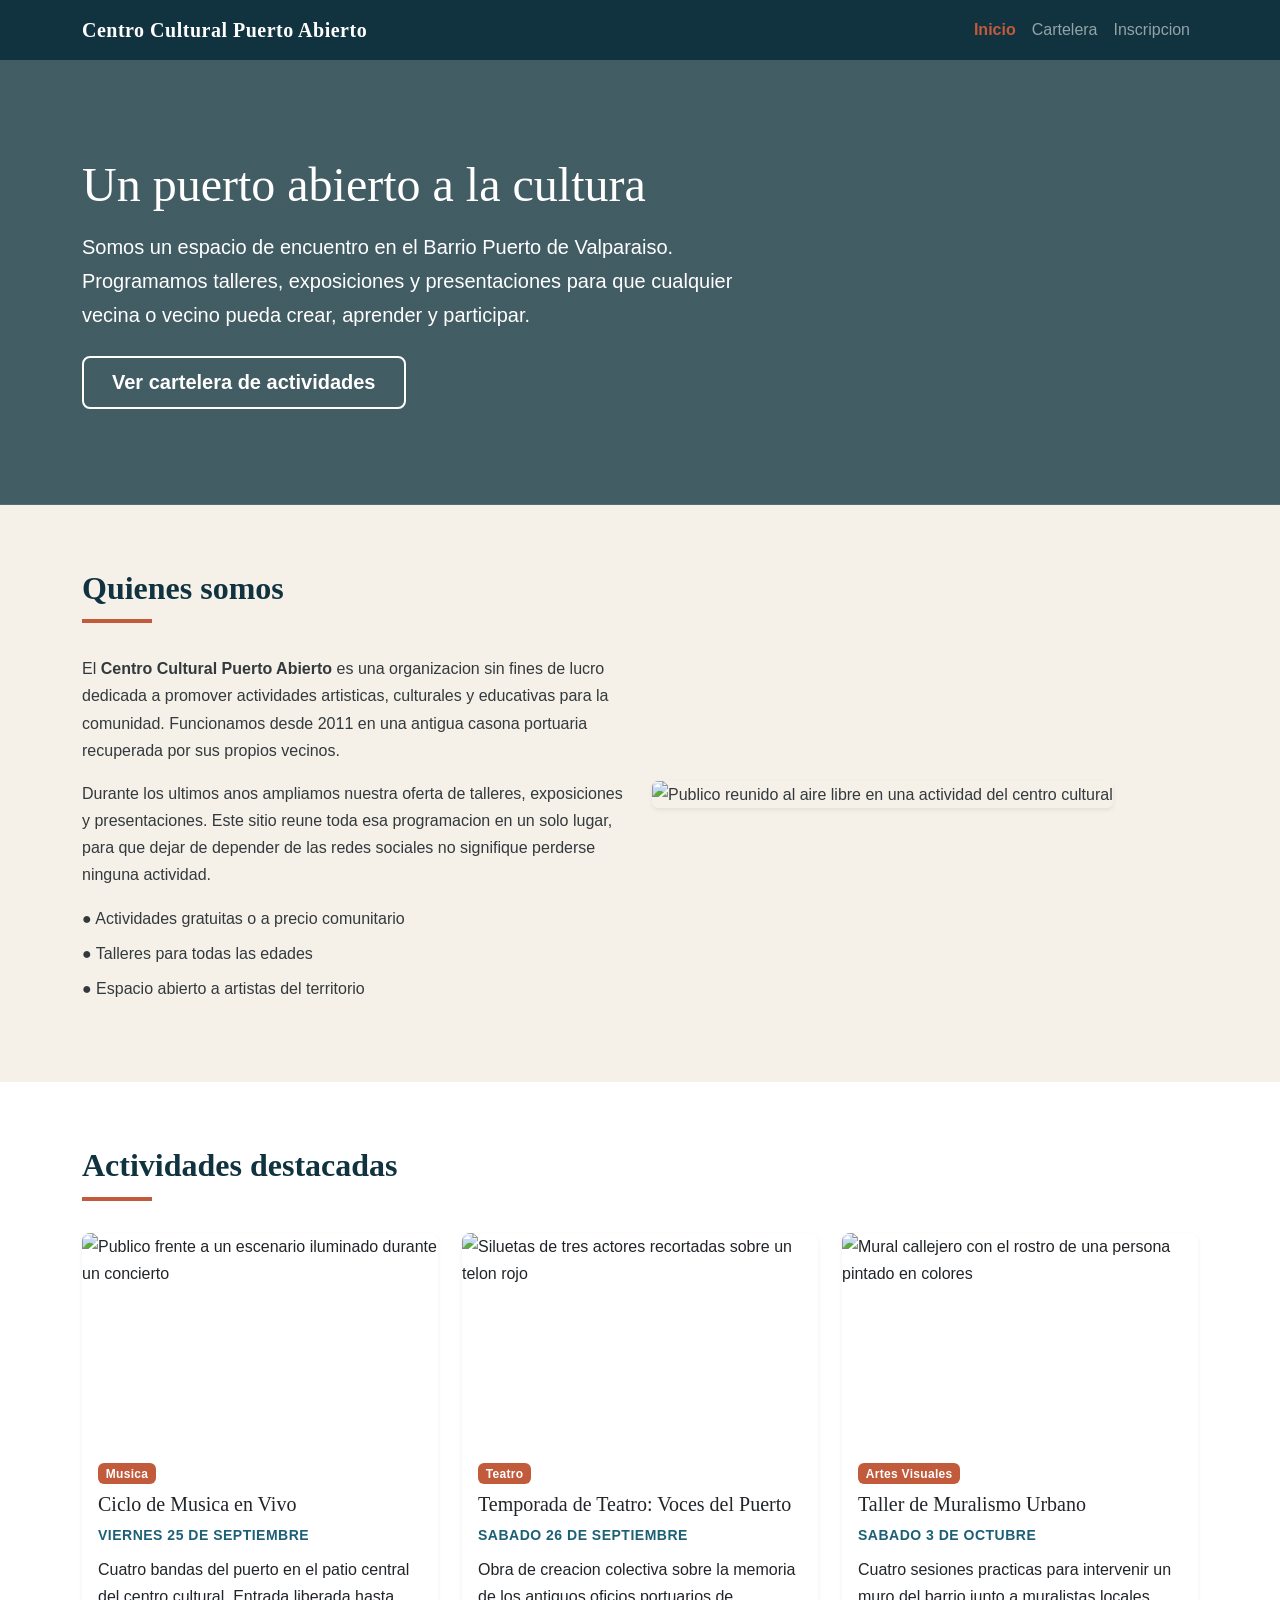
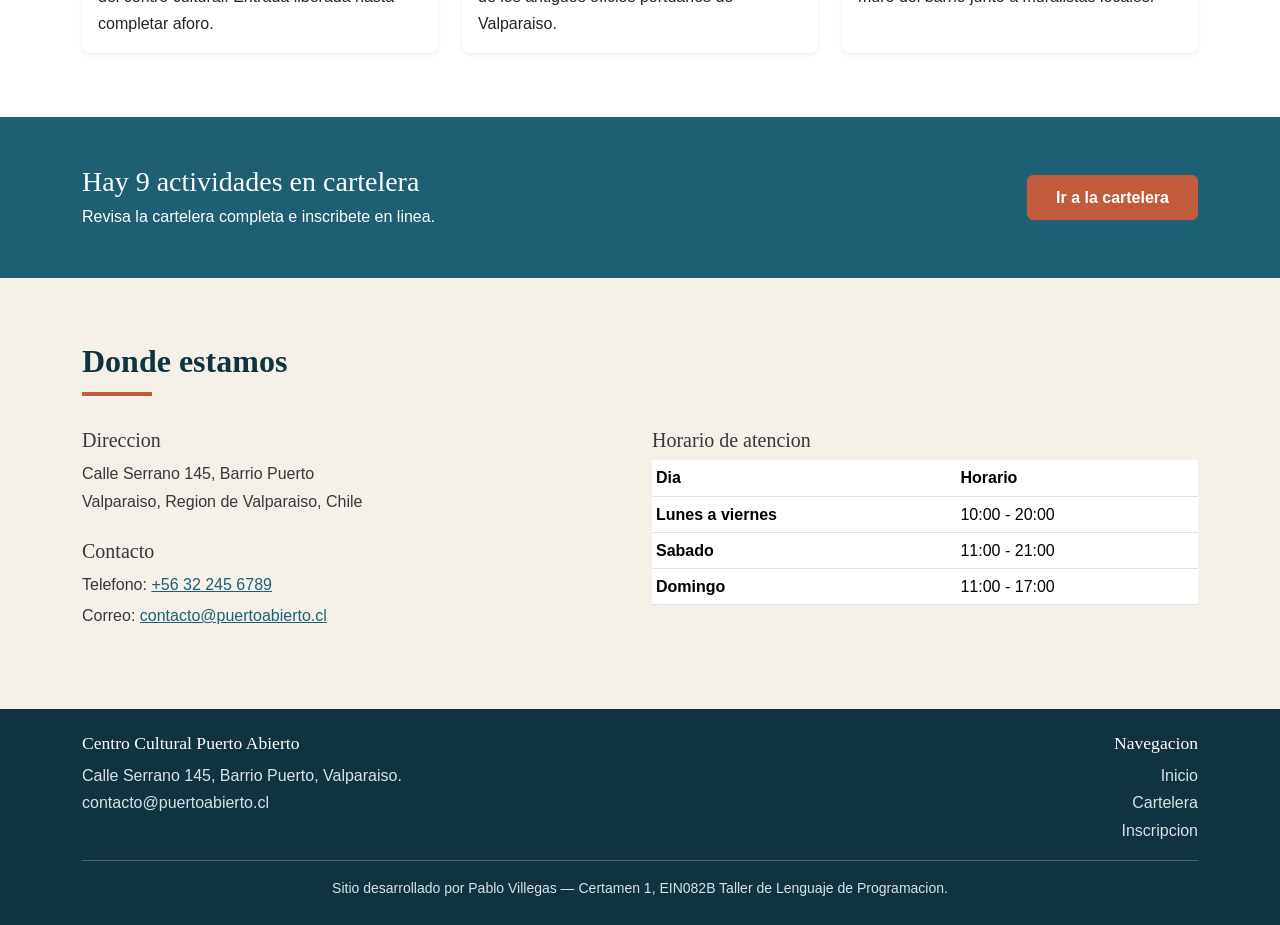
==== index.html @ 2390a73b "Implementar sitio del Centro Cultural Puerto Abierto Sitio de tres paginas construido con HTML5, Boo" ====
<!DOCTYPE html>
<!-- El atributo lang="es" declara el idioma del documento. Los lectores de
     pantalla lo usan para elegir la pronunciacion correcta. -->
<html lang="es">

<head>
    <meta charset="UTF-8">
    <!-- Esta etiqueta es la BASE del diseno responsivo: le dice al navegador
         del celular que use el ancho real del dispositivo en lugar de simular
         una pantalla de escritorio. Sin ella, Bootstrap no responde bien. -->
    <meta name="viewport" content="width=device-width, initial-scale=1.0">
    <meta name="description" content="Centro Cultural Puerto Abierto: talleres, exposiciones y presentaciones abiertas a la comunidad de Valparaiso.">

    <!-- ORDEN IMPORTANTE: primero Bootstrap y despues mi hoja de estilos.
         Asi mis reglas pueden sobrescribir a las del framework. -->
    <link rel="stylesheet" href="css/bootstrap.css">
    <link rel="stylesheet" href="css/estilos.css">

    <title>Centro Cultural Puerto Abierto | Inicio</title>
</head>

<body>

    <!-- ==================================================================
         ENCABEZADO Y NAVEGACION
         El <header> es el encabezado del sitio y contiene el <nav>, que es
         el elemento semantico para un bloque de enlaces de navegacion.
         Este mismo bloque se repite identico en las tres paginas.
         ================================================================== -->
    <header>
        <!-- navbar            -> componente de navegacion de Bootstrap
             navbar-expand-lg  -> el menu se muestra completo desde el breakpoint
                                  lg (992px). Por debajo se COLAPSA en el boton
                                  hamburguesa. Ese es el comportamiento
                                  responsivo que pide el enunciado.
             navbar-puerto     -> clase MIA, solo para el color de fondo.
             data-bs-theme     -> le indica a Bootstrap 5.3 que este bloque va
                                  sobre fondo oscuro, para que el texto y el
                                  icono del boton se dibujen en claro. -->
        <nav class="navbar navbar-expand-lg navbar-puerto" data-bs-theme="dark">
            <div class="container">

                <!-- Nombre del centro cultural. Enlaza al inicio. -->
                <a class="navbar-brand" href="index.html">Centro Cultural Puerto Abierto</a>

                <!-- Boton hamburguesa: solo se ve cuando el menu esta colapsado.
                     data-bs-toggle="collapse" y data-bs-target="#menuPrincipal"
                     son los atributos que usa el JavaScript de Bootstrap para
                     saber que debe abrir y cerrar el div con ese id.
                     aria-controls / aria-expanded / aria-label son atributos de
                     accesibilidad: describen el boton para lectores de pantalla. -->
                <button class="navbar-toggler" type="button" data-bs-toggle="collapse"
                    data-bs-target="#menuPrincipal" aria-controls="menuPrincipal"
                    aria-expanded="false" aria-label="Abrir o cerrar el menu de navegacion">
                    <span class="navbar-toggler-icon"></span>
                </button>

                <!-- El id de este div es el que apunta el boton de arriba -->
                <div class="collapse navbar-collapse" id="menuPrincipal">
                    <!-- ms-auto = margin-start automatico: empuja el menu hacia
                         la derecha en pantallas grandes.
                         Uso <ul>/<li> porque el menu ES una lista de enlaces. -->
                    <ul class="navbar-nav ms-auto">
                        <li class="nav-item">
                            <!-- active + aria-current marcan la pagina actual:
                                 uno lo ve el usuario, el otro lo anuncia el
                                 lector de pantalla. -->
                            <a class="nav-link active" aria-current="page" href="index.html">Inicio</a>
                        </li>
                        <li class="nav-item">
                            <a class="nav-link" href="cartelera.html">Cartelera</a>
                        </li>
                        <li class="nav-item">
                            <a class="nav-link" href="inscripcion.html">Inscripcion</a>
                        </li>
                    </ul>
                </div>

            </div>
        </nav>
    </header>


    <!-- ==================================================================
         CONTENIDO PRINCIPAL
         <main> marca el contenido central y unico de la pagina. Va una sola
         vez por documento y NO incluye el header ni el footer.
         ================================================================== -->
    <main>

        <!-- ==============================================================
             SECCION 1: BIENVENIDA DESTACADA (portada)
             Es la seccion "visualmente destacada" que pide el enunciado.
             El fondo (foto + degradado oscuro) se define en estilos.css.
             ============================================================== -->
        <section class="portada">
            <div class="container">
                <div class="row">
                    <!-- col-12    -> en celular ocupa las 12 columnas (todo el ancho)
                         col-lg-8  -> desde 992px ocupa 8 de 12, dejando aire a
                                      la derecha para que el texto no quede
                                      demasiado ancho y siga siendo legible. -->
                    <div class="col-12 col-lg-8">
                        <!-- Unico h1 de la pagina: es el titulo mas importante -->
                        <h1 class="display-5 mb-3">Un puerto abierto a la cultura</h1>
                        <p class="lead mb-4">
                            Somos un espacio de encuentro en el Barrio Puerto de Valparaiso.
                            Programamos talleres, exposiciones y presentaciones para que
                            cualquier vecina o vecino pueda crear, aprender y participar.
                        </p>
                        <!-- LLAMADA A LA ACCION principal hacia la cartelera.
                             Es un <a> con apariencia de boton: navega a otra
                             pagina, por eso NO uso <button>. -->
                        <a href="cartelera.html" class="btn btn-puerto-outline btn-lg">
                            Ver cartelera de actividades
                        </a>
                    </div>
                </div>
            </div>
        </section>


        <!-- ==============================================================
             SECCION 2: QUIENES SOMOS (descripcion de la organizacion)
             ============================================================== -->
        <section class="seccion" id="quienes-somos">
            <div class="container">
                <div class="row align-items-center g-4">

                    <!-- Columna de texto: ancho completo en celular, la mitad
                         desde el breakpoint md (768px) hacia arriba. -->
                    <div class="col-12 col-md-6">
                        <h2 class="titulo-seccion">Quienes somos</h2>
                        <p>
                            El <strong>Centro Cultural Puerto Abierto</strong> es una
                            organizacion sin fines de lucro dedicada a promover
                            actividades artisticas, culturales y educativas para la
                            comunidad. Funcionamos desde 2011 en una antigua casona
                            portuaria recuperada por sus propios vecinos.
                        </p>
                        <p>
                            Durante los ultimos anos ampliamos nuestra oferta de
                            talleres, exposiciones y presentaciones. Este sitio reune
                            toda esa programacion en un solo lugar, para que dejar de
                            depender de las redes sociales no signifique perderse
                            ninguna actividad.
                        </p>

                        <!-- Lista de propositos. Uso <ul> porque es un conjunto
                             de elementos sin orden jerarquico entre si.
                             list-unstyled quita las vinetas por defecto. -->
                        <ul class="list-unstyled">
                            <li class="mb-2">&#9679; Actividades gratuitas o a precio comunitario</li>
                            <li class="mb-2">&#9679; Talleres para todas las edades</li>
                            <li class="mb-2">&#9679; Espacio abierto a artistas del territorio</li>
                        </ul>
                    </div>

                    <!-- Columna de imagen.
                         img-fluid es la clase de Bootstrap que hace la imagen
                         responsiva: le aplica max-width:100% para que nunca se
                         desborde de su columna y se achique junto con ella. -->
                    <div class="col-12 col-md-6">
                        <img src="https://images.unsplash.com/photo-1517457373958-b7bdd4587205?w=800&h=600&fit=crop"
                            class="img-fluid rounded shadow-sm"
                            alt="Publico reunido al aire libre en una actividad del centro cultural">
                    </div>

                </div>
            </div>
        </section>


        <!-- ==============================================================
             SECCION 3: ACTIVIDADES DESTACADAS
             Muestra una seleccion de 3 actividades. La cartelera completa
             esta en cartelera.html.
             ============================================================== -->
        <section class="seccion bg-white" id="destacadas">
            <div class="container">
                <h2 class="titulo-seccion">Actividades destacadas</h2>

                <!-- SISTEMA DE GRILLA DE BOOTSTRAP:
                     row-cols-1     -> 1 tarjeta por fila en celular
                     row-cols-md-3  -> 3 tarjetas por fila desde 768px
                     g-4            -> "gutter" (separacion) entre columnas y filas
                     Con row-cols no necesito poner col-* en cada hijo: la fila
                     reparte el ancho sola. -->
                <div class="row row-cols-1 row-cols-md-3 g-4">

                    <!-- TARJETA 1 -->
                    <div class="col">
                        <!-- h-100 hace que todas las tarjetas de la fila tengan
                             la misma altura aunque su texto sea mas corto -->
                        <article class="card card-actividad h-100 shadow-sm">
                            <img src="https://images.unsplash.com/photo-1514525253161-7a46d19cd819?w=600&h=400&fit=crop"
                                class="card-img-top"
                                alt="Publico frente a un escenario iluminado durante un concierto">
                            <div class="card-body">
                                <span class="badge badge-categoria mb-2">Musica</span>
                                <h3 class="card-title h5">Ciclo de Musica en Vivo</h3>
                                <!-- <time> es el elemento semantico para fechas.
                                     El atributo datetime va en formato AAAA-MM-DD,
                                     legible por maquinas; el texto visible queda
                                     en el formato que lee una persona. -->
                                <p class="fecha-actividad mb-2">
                                    <time datetime="2026-09-25">Viernes 25 de septiembre</time>
                                </p>
                                <p class="card-text">
                                    Cuatro bandas del puerto en el patio central del centro
                                    cultural. Entrada liberada hasta completar aforo.
                                </p>
                            </div>
                        </article>
                    </div>

                    <!-- TARJETA 2 -->
                    <div class="col">
                        <article class="card card-actividad h-100 shadow-sm">
                            <img src="https://images.unsplash.com/photo-1503095396549-807759245b35?w=600&h=400&fit=crop"
                                class="card-img-top"
                                alt="Siluetas de tres actores recortadas sobre un telon rojo">
                            <div class="card-body">
                                <span class="badge badge-categoria mb-2">Teatro</span>
                                <h3 class="card-title h5">Temporada de Teatro: Voces del Puerto</h3>
                                <p class="fecha-actividad mb-2">
                                    <time datetime="2026-09-26">Sabado 26 de septiembre</time>
                                </p>
                                <p class="card-text">
                                    Obra de creacion colectiva sobre la memoria de los
                                    antiguos oficios portuarios de Valparaiso.
                                </p>
                            </div>
                        </article>
                    </div>

                    <!-- TARJETA 3 -->
                    <div class="col">
                        <article class="card card-actividad h-100 shadow-sm">
                            <img src="https://images.unsplash.com/photo-1547891654-e66ed7ebb968?w=600&h=400&fit=crop"
                                class="card-img-top"
                                alt="Mural callejero con el rostro de una persona pintado en colores">
                            <div class="card-body">
                                <span class="badge badge-categoria mb-2">Artes Visuales</span>
                                <h3 class="card-title h5">Taller de Muralismo Urbano</h3>
                                <p class="fecha-actividad mb-2">
                                    <time datetime="2026-10-03">Sabado 3 de octubre</time>
                                </p>
                                <p class="card-text">
                                    Cuatro sesiones practicas para intervenir un muro del
                                    barrio junto a muralistas locales.
                                </p>
                            </div>
                        </article>
                    </div>

                </div>
            </div>
        </section>


        <!-- ==============================================================
             SECCION 4: SEGUNDA LLAMADA A LA ACCION
             Franja de color que corta visualmente la pagina y repite el
             acceso a la cartelera para quien ya bajo hasta aca.
             ============================================================== -->
        <section class="franja-cta py-5">
            <div class="container">
                <!-- align-items-center centra verticalmente las dos columnas
                     entre si; text-md-end alinea el boton a la derecha solo
                     desde 768px (en celular queda a la izquierda, debajo). -->
                <div class="row align-items-center g-3">
                    <div class="col-12 col-md-8">
                        <h2 class="h3 mb-1">Hay 9 actividades en cartelera</h2>
                        <p class="mb-0">Revisa la cartelera completa e inscribete en linea.</p>
                    </div>
                    <div class="col-12 col-md-4 text-md-end">
                        <a href="cartelera.html" class="btn btn-puerto">Ir a la cartelera</a>
                    </div>
                </div>
            </div>
        </section>


        <!-- ==============================================================
             SECCION 5: CONTACTO Y UBICACION
             ============================================================== -->
        <section class="seccion" id="contacto">
            <div class="container">
                <h2 class="titulo-seccion">Donde estamos</h2>

                <div class="row g-4">

                    <!-- Datos de contacto -->
                    <div class="col-12 col-md-6">
                        <h3 class="h5">Direccion</h3>
                        <!-- <address> es el elemento semantico para los datos de
                             contacto. El navegador lo muestra en cursiva por
                             defecto, por eso le pongo fst-normal (font-style
                             normal), una utilidad de Bootstrap. -->
                        <address class="fst-normal">
                            Calle Serrano 145, Barrio Puerto<br>
                            Valparaiso, Region de Valparaiso, Chile
                        </address>

                        <h3 class="h5 mt-4">Contacto</h3>
                        <p class="mb-1">
                            Telefono:
                            <!-- href="tel:" permite llamar directo desde el celular -->
                            <a href="tel:+56322456789">+56 32 245 6789</a>
                        </p>
                        <p>
                            Correo:
                            <!-- href="mailto:" abre el cliente de correo -->
                            <a href="mailto:contacto@puertoabierto.cl">contacto@puertoabierto.cl</a>
                        </p>
                    </div>

                    <!-- Horarios de atencion.
                         Uso una <table> porque los horarios SON datos tabulares:
                         relacionan un dia con un rango de horas. -->
                    <div class="col-12 col-md-6">
                        <h3 class="h5">Horario de atencion</h3>
                        <!-- table-responsive permite desplazar la tabla en
                             horizontal si no cabe, en vez de romper el layout -->
                        <div class="table-responsive">
                            <table class="table table-sm align-middle">
                                <!-- <caption> describe la tabla para lectores de
                                     pantalla. visually-hidden la oculta a la
                                     vista pero la mantiene accesible. -->
                                <caption class="visually-hidden">
                                    Horario de atencion del centro cultural por dia
                                </caption>
                                <thead>
                                    <tr>
                                        <!-- scope="col" indica que estos encabezados
                                             encabezan columnas -->
                                        <th scope="col">Dia</th>
                                        <th scope="col">Horario</th>
                                    </tr>
                                </thead>
                                <tbody>
                                    <tr>
                                        <th scope="row">Lunes a viernes</th>
                                        <td>10:00 - 20:00</td>
                                    </tr>
                                    <tr>
                                        <th scope="row">Sabado</th>
                                        <td>11:00 - 21:00</td>
                                    </tr>
                                    <tr>
                                        <th scope="row">Domingo</th>
                                        <td>11:00 - 17:00</td>
                                    </tr>
                                </tbody>
                            </table>
                        </div>
                    </div>

                </div>
            </div>
        </section>

    </main>


    <!-- ==================================================================
         PIE DE PAGINA
         Se repite igual en las tres paginas.
         ================================================================== -->
    <footer class="pie-pagina py-4">
        <div class="container">
            <div class="row g-4">

                <div class="col-12 col-md-6">
                    <h2 class="h6">Centro Cultural Puerto Abierto</h2>
                    <p class="mb-0">
                        Calle Serrano 145, Barrio Puerto, Valparaiso.<br>
                        <a href="mailto:contacto@puertoabierto.cl">contacto@puertoabierto.cl</a>
                    </p>
                </div>

                <div class="col-12 col-md-6 text-md-end">
                    <h3 class="h6">Navegacion</h3>
                    <ul class="list-unstyled mb-0">
                        <li><a href="index.html">Inicio</a></li>
                        <li><a href="cartelera.html">Cartelera</a></li>
                        <li><a href="inscripcion.html">Inscripcion</a></li>
                    </ul>
                </div>

            </div>

            <!-- <hr> separa visualmente el bloque de creditos.
                 border-light y opacity son utilidades de Bootstrap. -->
            <hr class="border-light opacity-25 my-3">

            <p class="mb-0 text-center small">
                Sitio desarrollado por Pablo Villegas &mdash; Certamen 1, EIN082B Taller de Lenguaje de Programacion.
            </p>
        </div>
    </footer>


    <!-- JAVASCRIPT DE BOOTSTRAP
         Va al final del <body> para que el navegador dibuje primero el
         contenido y recien despues descargue el script.
         Uso el archivo LOCAL (y no el CDN) para que el menu hamburguesa
         funcione aunque el dia de la presentacion no haya internet.
         El "bundle" ya incluye Popper, por eso basta con un solo archivo. -->
    <script src="js/bootstrap.bundle.min.js"></script>

</body>

</html>
---- css/estilos.css ----
/* ==========================================================================
   Centro Cultural Puerto Abierto - Hoja de estilos propia
   --------------------------------------------------------------------------
   Este archivo se carga DESPUES de bootstrap.css en todas las paginas.
   Por eso sus reglas pueden sobrescribir a las de Bootstrap: cuando dos
   reglas tienen la misma especificidad, gana la que se declara al final.
   ========================================================================== */


/* --------------------------------------------------------------------------
   1. VARIABLES DE COLOR Y TIPOGRAFIA
   --------------------------------------------------------------------------
   Las variables CSS (custom properties) se declaran en :root, que representa
   al elemento <html>. Al estar en la raiz quedan disponibles para todo el
   documento y se usan con var(--nombre).
   Ventaja: si quiero cambiar la identidad visual del sitio completo, edito
   estos valores en un solo lugar y no regla por regla.
   -------------------------------------------------------------------------- */
:root {
    /* Paleta: tonos de puerto/mar (azules profundos) + un acento calido */
    --azul-puerto: #10333f;   /* color principal: navbar, footer, titulos */
    --azul-medio: #1d6076;    /* color secundario: enlaces, detalles */
    --terracota: #c25a3c;     /* color de acento: botones y llamadas a la accion */
    --terracota-oscuro: #a44729;
    --arena: #f5f0e8;         /* fondo general, evita el blanco puro */
    --gris-texto: #33393d;    /* color de texto, mas suave que el negro puro */

    /* Tipografia: se define una vez y se hereda al resto del sitio */
    --fuente-titulos: Georgia, "Times New Roman", serif;
    --fuente-texto: "Segoe UI", "Helvetica Neue", Arial, sans-serif;
}


/* --------------------------------------------------------------------------
   2. ESTILOS GENERALES DEL DOCUMENTO
   -------------------------------------------------------------------------- */

body {
    font-family: var(--fuente-texto);
    color: var(--gris-texto);
    background-color: var(--arena);
    /* line-height sin unidad: se multiplica por el tamano de fuente de cada
       elemento. Mejora la legibilidad de los parrafos largos. */
    line-height: 1.7;
}

/* Los titulos usan la fuente serif para dar caracter "cultural" y para
   diferenciarse del texto corrido. */
h1, h2, h3, h4, h5, h6 {
    font-family: var(--fuente-titulos);
    color: var(--azul-puerto);
    font-weight: 700;
}

/* Enlaces del contenido (los de la navbar se estilizan aparte) */
a {
    color: var(--azul-medio);
}

a:hover {
    color: var(--azul-puerto);
}

/* Clase propia para separar de forma pareja todas las secciones del sitio.
   La uso en lugar de repetir padding en cada seccion, asi el espaciado
   vertical queda consistente en las tres paginas. */
.seccion {
    padding-top: 4rem;
    padding-bottom: 4rem;
}

/* Linea decorativa bajo los titulos de seccion.
   ::after crea un pseudo-elemento: un elemento que no existe en el HTML pero
   que el CSS dibuja. Sirve para adornos como este, que no son contenido. */
.titulo-seccion {
    margin-bottom: 2rem;
}

.titulo-seccion::after {
    content: "";               /* obligatorio para que el pseudo-elemento exista */
    display: block;
    width: 70px;
    height: 4px;
    margin-top: 0.75rem;
    background-color: var(--terracota);
}

/* Utilidades de color propias, nombradas con el mismo criterio que usa
   Bootstrap (bg-*, text-*) para que el codigo se lea parejo. */
.bg-puerto {
    background-color: var(--azul-puerto);
}

.bg-arena {
    background-color: var(--arena);
}

.text-puerto {
    color: var(--azul-puerto);
}


/* --------------------------------------------------------------------------
   3. BARRA DE NAVEGACION
   --------------------------------------------------------------------------
   El componente navbar lo aporta Bootstrap (navbar navbar-expand-lg).
   Aca solo personalizo colores y el estado activo.
   -------------------------------------------------------------------------- */

.navbar-puerto {
    background-color: var(--azul-puerto);
}

/* El nombre del centro cultural dentro de la navbar */
.navbar-puerto .navbar-brand {
    font-family: var(--fuente-titulos);
    font-weight: 700;
    letter-spacing: 0.5px;
}

.navbar-puerto .nav-link {
    /* transition anima el cambio de color al pasar el mouse en 0.2 segundos,
       en vez de que el cambio sea brusco */
    transition: color 0.2s;
}

/* La pagina en la que estoy parado se marca con el color de acento.
   La clase .active la pone Bootstrap; aca solo le doy mi propio color.
   Uso !important porque la regla de color de Bootstrap para .nav-link es
   mas especifica que esta y de otro modo ganaria ella. */
.navbar-puerto .nav-link.active {
    color: var(--terracota) !important;
    font-weight: 600;
}

/* Foco visible al navegar con la tecla Tab (accesibilidad):
   quien no usa mouse necesita ver donde esta parado. */
.navbar-puerto .nav-link:focus-visible {
    outline: 2px solid var(--terracota);
    outline-offset: 3px;
}


/* --------------------------------------------------------------------------
   4. PORTADA / SECCION DE BIENVENIDA (solo en index.html)
   -------------------------------------------------------------------------- */

.portada {
    /* Dos capas de fondo separadas por coma: la primera (el degradado) se
       dibuja ENCIMA de la segunda (la foto). El degradado oscurece la imagen
       para que el texto blanco tenga contraste suficiente y se pueda leer. */
    background-image:
        linear-gradient(rgba(16, 51, 63, 0.78), rgba(16, 51, 63, 0.78)),
        url("https://images.unsplash.com/photo-1499364615650-ec38552f4f34?w=1600&h=900&fit=crop");
    background-size: cover;      /* la imagen cubre todo el area sin deformarse */
    background-position: center;
    color: #ffffff;
    padding-top: 6rem;
    padding-bottom: 6rem;
}

/* Los titulos heredan el color azul de la regla general h1..h6, asi que
   dentro de la portada hay que devolverlos a blanco. */
.portada h1 {
    color: #ffffff;
}

.portada .lead {
    /* max-width en "ch" limita el ancho a unos 60 caracteres. Las lineas de
       texto muy largas cansan la vista y cuestan de seguir. */
    max-width: 60ch;
}


/* --------------------------------------------------------------------------
   5. TARJETAS DE ACTIVIDADES
   --------------------------------------------------------------------------
   La estructura .card la aporta Bootstrap. Aca agrego el comportamiento
   visual propio: elevacion al pasar el mouse e imagenes de altura pareja.
   -------------------------------------------------------------------------- */

.card-actividad {
    border: none;
    border-radius: 0.5rem;
    overflow: hidden;                 /* recorta la imagen a las esquinas redondeadas */
    transition: transform 0.25s, box-shadow 0.25s;
}

.card-actividad:hover {
    transform: translateY(-6px);      /* la tarjeta "sube" 6px */
    box-shadow: 0 12px 24px rgba(16, 51, 63, 0.18);
}

/* PROBLEMA QUE RESUELVE ESTA REGLA:
   las fotos vienen con proporciones distintas, asi que las tarjetas quedaban
   de alturas desparejas dentro de la misma fila.
   Solucion: fijo la altura y uso object-fit: cover, que recorta el sobrante
   en lugar de deformar la imagen (que es lo que pasaria fijando solo el alto). */
.card-actividad img {
    height: 210px;
    object-fit: cover;
    width: 100%;
}

/* La categoria de cada actividad usa el componente badge de Bootstrap,
   pero con el color de acento del sitio. */
.badge-categoria {
    background-color: var(--terracota);
    color: #ffffff;
    font-weight: 600;
    letter-spacing: 0.3px;
}

/* Fecha de la actividad: texto chico y en mayusculas para diferenciarlo
   de la descripcion */
.fecha-actividad {
    font-size: 0.875rem;
    text-transform: uppercase;
    letter-spacing: 0.5px;
    color: var(--azul-medio);
    font-weight: 600;
}


/* --------------------------------------------------------------------------
   6. BOTONES
   --------------------------------------------------------------------------
   Bootstrap trae .btn con todo el comportamiento (padding, bordes, foco).
   Creo una variante propia .btn-puerto siguiendo su misma convencion de
   nombres, para no perder ese comportamiento y solo cambiar el color.
   -------------------------------------------------------------------------- */

.btn-puerto {
    background-color: var(--terracota);
    border-color: var(--terracota);
    color: #ffffff;
    font-weight: 600;
    padding: 0.6rem 1.75rem;
}

.btn-puerto:hover,
.btn-puerto:focus {
    background-color: var(--terracota-oscuro);
    border-color: var(--terracota-oscuro);
    color: #ffffff;
}

/* Variante de contorno, para usar sobre fondos oscuros (la portada) */
.btn-puerto-outline {
    background-color: transparent;
    border: 2px solid #ffffff;
    color: #ffffff;
    font-weight: 600;
    padding: 0.6rem 1.75rem;
}

.btn-puerto-outline:hover,
.btn-puerto-outline:focus {
    background-color: #ffffff;
    color: var(--azul-puerto);
}


/* --------------------------------------------------------------------------
   7. FRANJA DE LLAMADA A LA ACCION
   -------------------------------------------------------------------------- */

.franja-cta {
    background-color: var(--azul-medio);
    color: #ffffff;
}

.franja-cta h2 {
    color: #ffffff;
}


/* --------------------------------------------------------------------------
   8. FORMULARIO DE INSCRIPCION
   -------------------------------------------------------------------------- */

.caja-formulario {
    background-color: #ffffff;
    border-radius: 0.5rem;
    box-shadow: 0 4px 18px rgba(16, 51, 63, 0.10);
    padding: 2.5rem;
}

/* Agrupacion de campos con fieldset. Le saco el borde por defecto del
   navegador porque el diseno ya separa los grupos con espaciado. */
.caja-formulario fieldset {
    border: none;
    padding: 0;
    margin-bottom: 2rem;
}

.caja-formulario legend {
    font-family: var(--fuente-titulos);
    font-size: 1.15rem;
    font-weight: 700;
    color: var(--azul-puerto);
    border-bottom: 2px solid var(--terracota);
    padding-bottom: 0.5rem;
    margin-bottom: 1.25rem;
}

.caja-formulario .form-label {
    font-weight: 600;
    color: var(--azul-puerto);
}

/* Color del borde y del halo cuando el campo esta enfocado.
   Sin esto Bootstrap usaria su azul por defecto, que no combina con la paleta. */
.caja-formulario .form-control:focus,
.caja-formulario .form-select:focus {
    border-color: var(--azul-medio);
    box-shadow: 0 0 0 0.2rem rgba(29, 96, 118, 0.20);
}

/* Marca visual de campo obligatorio: un asterisco despues de la etiqueta.
   El atributo required del HTML es lo que realmente valida; esto es solo
   la pista visual para la persona que completa el formulario. */
.obligatorio::after {
    content: " *";
    color: var(--terracota);
}


/* --------------------------------------------------------------------------
   9. PIE DE PAGINA
   -------------------------------------------------------------------------- */

.pie-pagina {
    background-color: var(--azul-puerto);
    color: #d7e2e6;
}

.pie-pagina h2,
.pie-pagina h3 {
    color: #ffffff;
    font-size: 1.1rem;
}

.pie-pagina a {
    color: #d7e2e6;
    text-decoration: none;
}

.pie-pagina a:hover {
    color: var(--terracota);
    text-decoration: underline;
}


/* --------------------------------------------------------------------------
   10. AJUSTES RESPONSIVOS PROPIOS
   --------------------------------------------------------------------------
   Bootstrap ya resuelve la mayor parte de la responsividad con su grilla y
   sus breakpoints. Estas media queries son ajustes puntuales MIOS, para los
   elementos que estilice yo y que la grilla no cubre.

   Uso max-width porque estoy corrigiendo hacia abajo: parto del diseno de
   escritorio y achico valores para pantallas mas chicas.
   -------------------------------------------------------------------------- */

/* Hasta 768px de ancho (tablets y celulares) */
@media (max-width: 768px) {

    /* En el celular la portada ocupaba demasiado alto y obligaba a hacer
       scroll para llegar al contenido. Reduzco el espaciado vertical. */
    .portada {
        padding-top: 3.5rem;
        padding-bottom: 3.5rem;
        text-align: center;
    }

    /* Con el texto centrado, la caja limitada a 60ch debe centrarse tambien */
    .portada .lead {
        margin-left: auto;
        margin-right: auto;
    }

    /* Menos aire entre secciones para no alargar tanto la pagina */
    .seccion {
        padding-top: 2.5rem;
        padding-bottom: 2.5rem;
    }

    /* La caja del formulario tenia mucho padding y dejaba los campos muy
       angostos en pantallas chicas */
    .caja-formulario {
        padding: 1.5rem;
    }
}

/* Hasta 576px (celulares) */
@media (max-width: 576px) {

    /* El efecto de elevacion al pasar el mouse no aporta en pantallas
       tactiles, donde no existe el estado hover. Lo desactivo. */
    .card-actividad:hover {
        transform: none;
        box-shadow: none;
    }

    /* Imagenes de tarjeta un poco mas bajas: en una sola columna la foto
       ocupaba demasiado espacio antes de mostrar el texto. */
    .card-actividad img {
        height: 180px;
    }
}
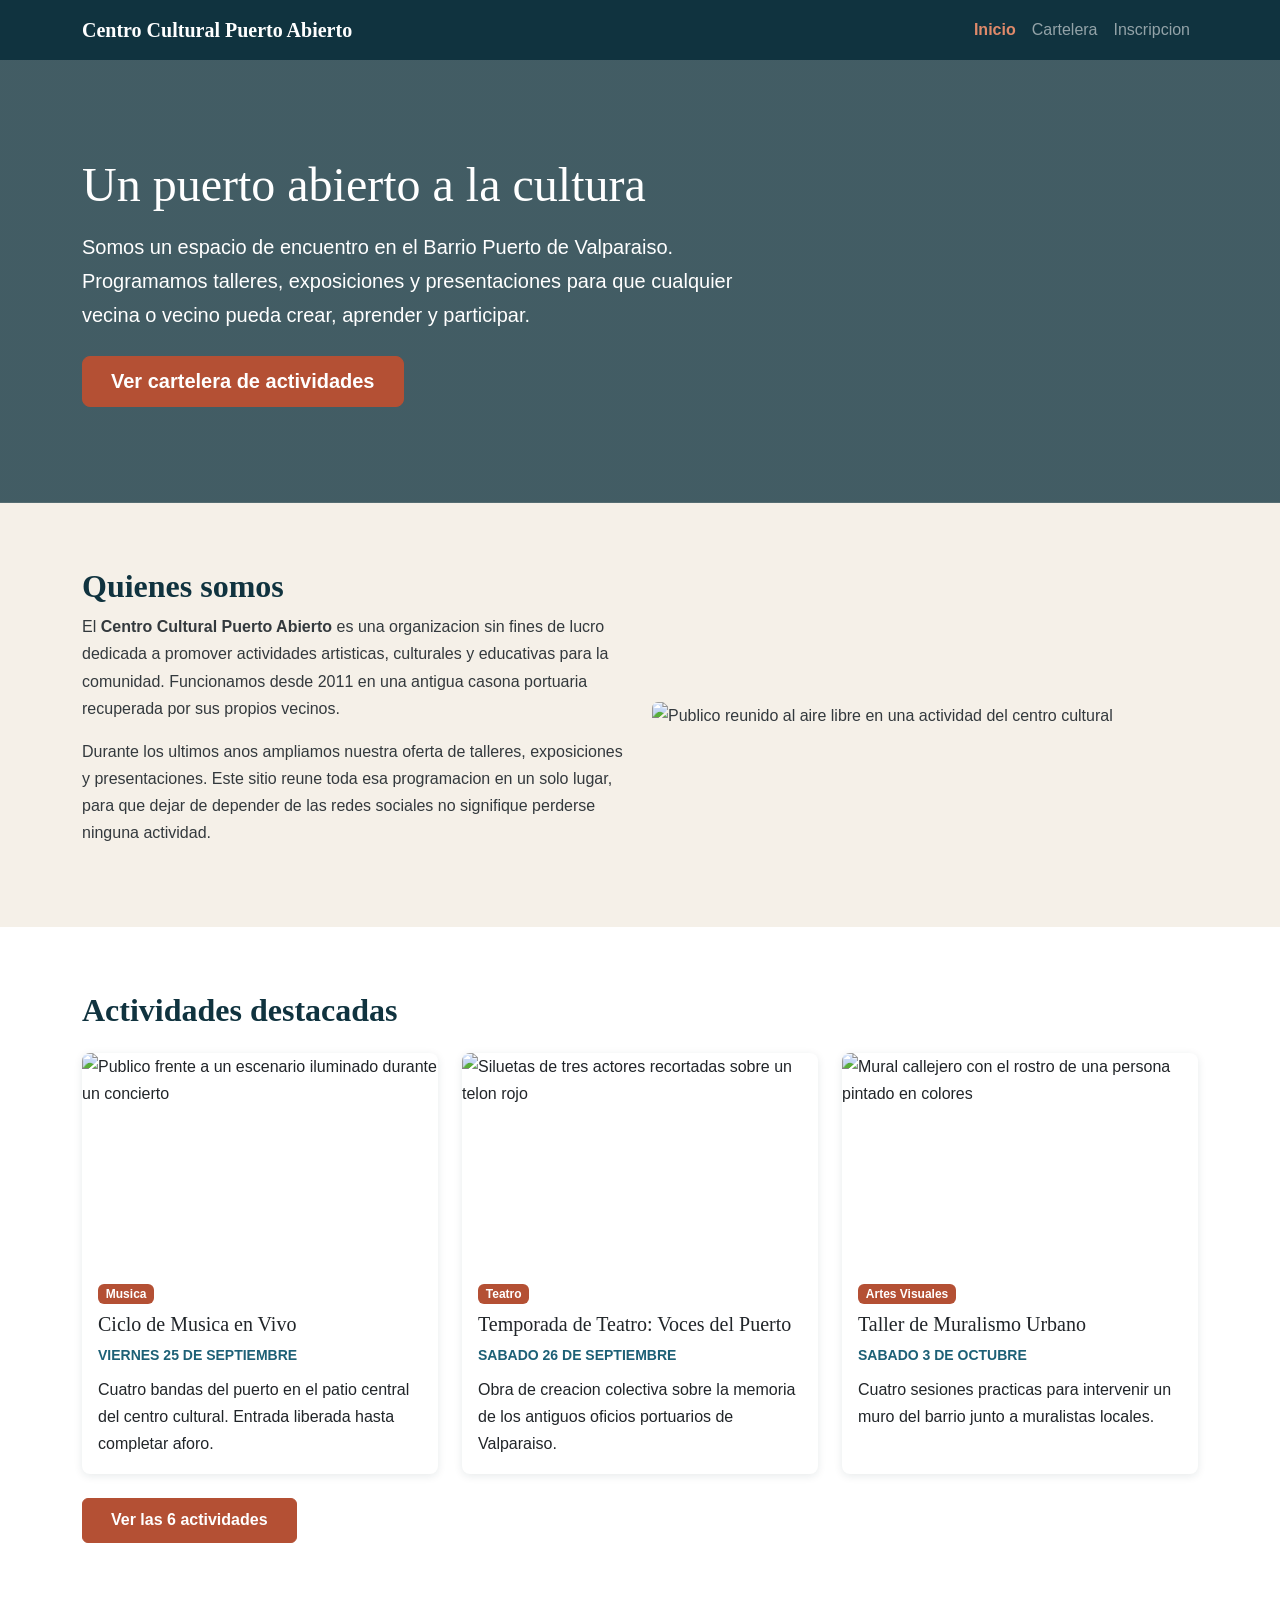
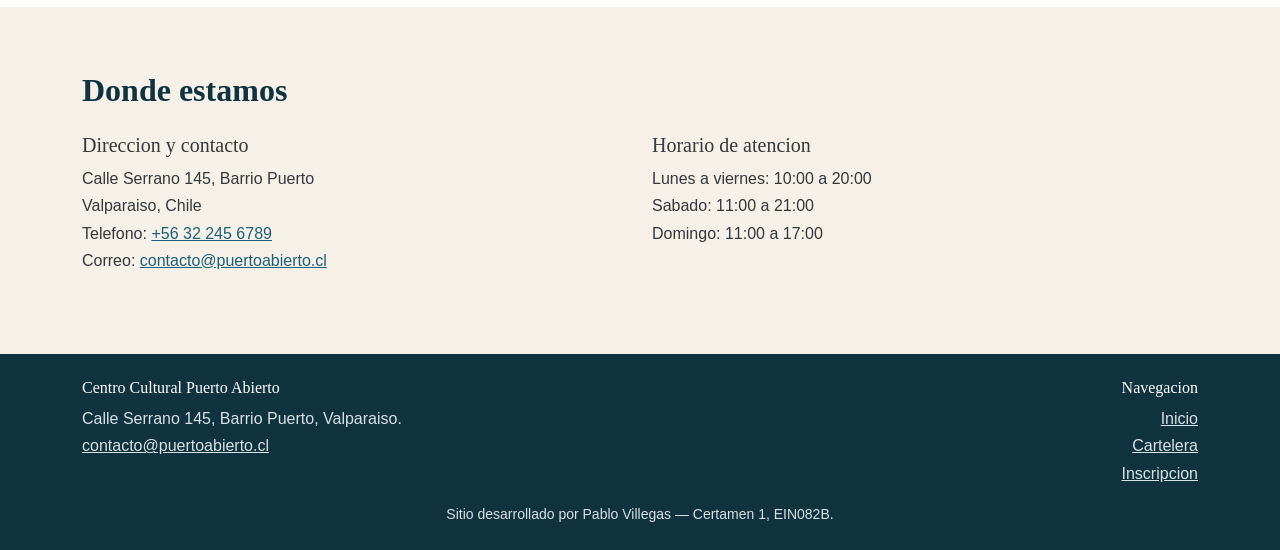
==== commit 27625fca: "Simplificar el sitio al minimo que exige la pauta Poda de todo lo que no pide el enunciado, para red" ====
--- a/index.html
+++ b/index.html
@@ -1,6 +1,6 @@
 <!DOCTYPE html>
-<!-- El atributo lang="es" declara el idioma del documento. Los lectores de
-     pantalla lo usan para elegir la pronunciacion correcta. -->
+<!-- lang="es" declara el idioma del documento. Los lectores de pantalla lo
+     usan para elegir la pronunciacion correcta. -->
 <html lang="es">
 
 <head>
@@ -9,7 +9,6 @@
          del celular que use el ancho real del dispositivo en lugar de simular
          una pantalla de escritorio. Sin ella, Bootstrap no responde bien. -->
     <meta name="viewport" content="width=device-width, initial-scale=1.0">
-    <meta name="description" content="Centro Cultural Puerto Abierto: talleres, exposiciones y presentaciones abiertas a la comunidad de Valparaiso.">
 
     <!-- ORDEN IMPORTANTE: primero Bootstrap y despues mi hoja de estilos.
          Asi mis reglas pueden sobrescribir a las del framework. -->
@@ -40,15 +39,11 @@
         <nav class="navbar navbar-expand-lg navbar-puerto" data-bs-theme="dark">
             <div class="container">
 
-                <!-- Nombre del centro cultural. Enlaza al inicio. -->
                 <a class="navbar-brand" href="index.html">Centro Cultural Puerto Abierto</a>
 
                 <!-- Boton hamburguesa: solo se ve cuando el menu esta colapsado.
-                     data-bs-toggle="collapse" y data-bs-target="#menuPrincipal"
-                     son los atributos que usa el JavaScript de Bootstrap para
-                     saber que debe abrir y cerrar el div con ese id.
-                     aria-controls / aria-expanded / aria-label son atributos de
-                     accesibilidad: describen el boton para lectores de pantalla. -->
+                     data-bs-toggle y data-bs-target son los atributos que usa el
+                     JavaScript de Bootstrap para saber que div abrir y cerrar. -->
                 <button class="navbar-toggler" type="button" data-bs-toggle="collapse"
                     data-bs-target="#menuPrincipal" aria-controls="menuPrincipal"
                     aria-expanded="false" aria-label="Abrir o cerrar el menu de navegacion">
@@ -57,8 +52,7 @@
 
                 <!-- El id de este div es el que apunta el boton de arriba -->
                 <div class="collapse navbar-collapse" id="menuPrincipal">
-                    <!-- ms-auto = margin-start automatico: empuja el menu hacia
-                         la derecha en pantallas grandes.
+                    <!-- ms-auto empuja el menu hacia la derecha en pantallas grandes.
                          Uso <ul>/<li> porque el menu ES una lista de enlaces. -->
                     <ul class="navbar-nav ms-auto">
                         <li class="nav-item">
@@ -89,17 +83,16 @@
     <main>
 
         <!-- ==============================================================
-             SECCION 1: BIENVENIDA DESTACADA (portada)
+             SECCION 1: BIENVENIDA DESTACADA
              Es la seccion "visualmente destacada" que pide el enunciado.
              El fondo (foto + degradado oscuro) se define en estilos.css.
              ============================================================== -->
         <section class="portada">
             <div class="container">
                 <div class="row">
-                    <!-- col-12    -> en celular ocupa las 12 columnas (todo el ancho)
-                         col-lg-8  -> desde 992px ocupa 8 de 12, dejando aire a
-                                      la derecha para que el texto no quede
-                                      demasiado ancho y siga siendo legible. -->
+                    <!-- col-12   -> en celular ocupa las 12 columnas (todo el ancho)
+                         col-lg-8 -> desde 992px ocupa 8 de 12, para que el texto
+                                     no quede tan ancho y siga siendo legible. -->
                     <div class="col-12 col-lg-8">
                         <!-- Unico h1 de la pagina: es el titulo mas importante -->
                         <h1 class="display-5 mb-3">Un puerto abierto a la cultura</h1>
@@ -108,10 +101,10 @@
                             Programamos talleres, exposiciones y presentaciones para que
                             cualquier vecina o vecino pueda crear, aprender y participar.
                         </p>
-                        <!-- LLAMADA A LA ACCION principal hacia la cartelera.
+                        <!-- LLAMADA A LA ACCION hacia la cartelera.
                              Es un <a> con apariencia de boton: navega a otra
                              pagina, por eso NO uso <button>. -->
-                        <a href="cartelera.html" class="btn btn-puerto-outline btn-lg">
+                        <a href="cartelera.html" class="btn btn-puerto btn-lg">
                             Ver cartelera de actividades
                         </a>
                     </div>
@@ -130,7 +123,7 @@
                     <!-- Columna de texto: ancho completo en celular, la mitad
                          desde el breakpoint md (768px) hacia arriba. -->
                     <div class="col-12 col-md-6">
-                        <h2 class="titulo-seccion">Quienes somos</h2>
+                        <h2>Quienes somos</h2>
                         <p>
                             El <strong>Centro Cultural Puerto Abierto</strong> es una
                             organizacion sin fines de lucro dedicada a promover
@@ -145,15 +138,6 @@
                             depender de las redes sociales no signifique perderse
                             ninguna actividad.
                         </p>
-
-                        <!-- Lista de propositos. Uso <ul> porque es un conjunto
-                             de elementos sin orden jerarquico entre si.
-                             list-unstyled quita las vinetas por defecto. -->
-                        <ul class="list-unstyled">
-                            <li class="mb-2">&#9679; Actividades gratuitas o a precio comunitario</li>
-                            <li class="mb-2">&#9679; Talleres para todas las edades</li>
-                            <li class="mb-2">&#9679; Espacio abierto a artistas del territorio</li>
-                        </ul>
                     </div>
 
                     <!-- Columna de imagen.
@@ -162,7 +146,7 @@
                          desborde de su columna y se achique junto con ella. -->
                     <div class="col-12 col-md-6">
                         <img src="https://images.unsplash.com/photo-1517457373958-b7bdd4587205?w=800&h=600&fit=crop"
-                            class="img-fluid rounded shadow-sm"
+                            class="img-fluid rounded"
                             alt="Publico reunido al aire libre en una actividad del centro cultural">
                     </div>
 
@@ -173,17 +157,16 @@
 
         <!-- ==============================================================
              SECCION 3: ACTIVIDADES DESTACADAS
-             Muestra una seleccion de 3 actividades. La cartelera completa
-             esta en cartelera.html.
+             Muestra 3 actividades. La cartelera completa esta en cartelera.html.
              ============================================================== -->
         <section class="seccion bg-white" id="destacadas">
             <div class="container">
-                <h2 class="titulo-seccion">Actividades destacadas</h2>
+                <h2 class="mb-4">Actividades destacadas</h2>
 
                 <!-- SISTEMA DE GRILLA DE BOOTSTRAP:
-                     row-cols-1     -> 1 tarjeta por fila en celular
-                     row-cols-md-3  -> 3 tarjetas por fila desde 768px
-                     g-4            -> "gutter" (separacion) entre columnas y filas
+                     row-cols-1    -> 1 tarjeta por fila en celular
+                     row-cols-md-3 -> 3 tarjetas por fila desde 768px
+                     g-4           -> "gutter": separacion entre columnas y filas
                      Con row-cols no necesito poner col-* en cada hijo: la fila
                      reparte el ancho sola. -->
                 <div class="row row-cols-1 row-cols-md-3 g-4">
@@ -192,7 +175,7 @@
                     <div class="col">
                         <!-- h-100 hace que todas las tarjetas de la fila tengan
                              la misma altura aunque su texto sea mas corto -->
-                        <article class="card card-actividad h-100 shadow-sm">
+                        <article class="card card-actividad h-100">
                             <img src="https://images.unsplash.com/photo-1514525253161-7a46d19cd819?w=600&h=400&fit=crop"
                                 class="card-img-top"
                                 alt="Publico frente a un escenario iluminado durante un concierto">
@@ -216,7 +199,7 @@
 
                     <!-- TARJETA 2 -->
                     <div class="col">
-                        <article class="card card-actividad h-100 shadow-sm">
+                        <article class="card card-actividad h-100">
                             <img src="https://images.unsplash.com/photo-1503095396549-807759245b35?w=600&h=400&fit=crop"
                                 class="card-img-top"
                                 alt="Siluetas de tres actores recortadas sobre un telon rojo">
@@ -236,7 +219,7 @@
 
                     <!-- TARJETA 3 -->
                     <div class="col">
-                        <article class="card card-actividad h-100 shadow-sm">
+                        <article class="card card-actividad h-100">
                             <img src="https://images.unsplash.com/photo-1547891654-e66ed7ebb968?w=600&h=400&fit=crop"
                                 class="card-img-top"
                                 alt="Mural callejero con el rostro de una persona pintado en colores">
@@ -255,106 +238,48 @@
                     </div>
 
                 </div>
+
+                <!-- Segundo acceso a la cartelera, para quien ya bajo hasta aca -->
+                <p class="mt-4 mb-0">
+                    <a href="cartelera.html" class="btn btn-puerto">Ver las 6 actividades</a>
+                </p>
             </div>
         </section>
 
 
         <!-- ==============================================================
-             SECCION 4: SEGUNDA LLAMADA A LA ACCION
-             Franja de color que corta visualmente la pagina y repite el
-             acceso a la cartelera para quien ya bajo hasta aca.
-             ============================================================== -->
-        <section class="franja-cta py-5">
-            <div class="container">
-                <!-- align-items-center centra verticalmente las dos columnas
-                     entre si; text-md-end alinea el boton a la derecha solo
-                     desde 768px (en celular queda a la izquierda, debajo). -->
-                <div class="row align-items-center g-3">
-                    <div class="col-12 col-md-8">
-                        <h2 class="h3 mb-1">Hay 9 actividades en cartelera</h2>
-                        <p class="mb-0">Revisa la cartelera completa e inscribete en linea.</p>
-                    </div>
-                    <div class="col-12 col-md-4 text-md-end">
-                        <a href="cartelera.html" class="btn btn-puerto">Ir a la cartelera</a>
-                    </div>
-                </div>
-            </div>
-        </section>
-
-
-        <!-- ==============================================================
-             SECCION 5: CONTACTO Y UBICACION
+             SECCION 4: CONTACTO Y UBICACION
              ============================================================== -->
         <section class="seccion" id="contacto">
             <div class="container">
-                <h2 class="titulo-seccion">Donde estamos</h2>
+                <h2 class="mb-4">Donde estamos</h2>
 
                 <div class="row g-4">
 
-                    <!-- Datos de contacto -->
                     <div class="col-12 col-md-6">
-                        <h3 class="h5">Direccion</h3>
+                        <h3 class="h5">Direccion y contacto</h3>
                         <!-- <address> es el elemento semantico para los datos de
                              contacto. El navegador lo muestra en cursiva por
                              defecto, por eso le pongo fst-normal (font-style
                              normal), una utilidad de Bootstrap. -->
                         <address class="fst-normal">
                             Calle Serrano 145, Barrio Puerto<br>
-                            Valparaiso, Region de Valparaiso, Chile
+                            Valparaiso, Chile<br>
+                            <!-- href="tel:" permite llamar directo desde el celular -->
+                            Telefono: <a href="tel:+56322456789">+56 32 245 6789</a><br>
+                            <!-- href="mailto:" abre el cliente de correo -->
+                            Correo: <a href="mailto:contacto@puertoabierto.cl">contacto@puertoabierto.cl</a>
                         </address>
-
-                        <h3 class="h5 mt-4">Contacto</h3>
-                        <p class="mb-1">
-                            Telefono:
-                            <!-- href="tel:" permite llamar directo desde el celular -->
-                            <a href="tel:+56322456789">+56 32 245 6789</a>
-                        </p>
-                        <p>
-                            Correo:
-                            <!-- href="mailto:" abre el cliente de correo -->
-                            <a href="mailto:contacto@puertoabierto.cl">contacto@puertoabierto.cl</a>
-                        </p>
-                    </div>
-
-                    <!-- Horarios de atencion.
-                         Uso una <table> porque los horarios SON datos tabulares:
-                         relacionan un dia con un rango de horas. -->
+                    </div>
+
                     <div class="col-12 col-md-6">
                         <h3 class="h5">Horario de atencion</h3>
-                        <!-- table-responsive permite desplazar la tabla en
-                             horizontal si no cabe, en vez de romper el layout -->
-                        <div class="table-responsive">
-                            <table class="table table-sm align-middle">
-                                <!-- <caption> describe la tabla para lectores de
-                                     pantalla. visually-hidden la oculta a la
-                                     vista pero la mantiene accesible. -->
-                                <caption class="visually-hidden">
-                                    Horario de atencion del centro cultural por dia
-                                </caption>
-                                <thead>
-                                    <tr>
-                                        <!-- scope="col" indica que estos encabezados
-                                             encabezan columnas -->
-                                        <th scope="col">Dia</th>
-                                        <th scope="col">Horario</th>
-                                    </tr>
-                                </thead>
-                                <tbody>
-                                    <tr>
-                                        <th scope="row">Lunes a viernes</th>
-                                        <td>10:00 - 20:00</td>
-                                    </tr>
-                                    <tr>
-                                        <th scope="row">Sabado</th>
-                                        <td>11:00 - 21:00</td>
-                                    </tr>
-                                    <tr>
-                                        <th scope="row">Domingo</th>
-                                        <td>11:00 - 17:00</td>
-                                    </tr>
-                                </tbody>
-                            </table>
-                        </div>
+                        <!-- list-unstyled quita las vinetas por defecto de la lista -->
+                        <ul class="list-unstyled">
+                            <li>Lunes a viernes: 10:00 a 20:00</li>
+                            <li>Sabado: 11:00 a 21:00</li>
+                            <li>Domingo: 11:00 a 17:00</li>
+                        </ul>
                     </div>
 
                 </div>
@@ -391,12 +316,8 @@
 
             </div>
 
-            <!-- <hr> separa visualmente el bloque de creditos.
-                 border-light y opacity son utilidades de Bootstrap. -->
-            <hr class="border-light opacity-25 my-3">
-
-            <p class="mb-0 text-center small">
-                Sitio desarrollado por Pablo Villegas &mdash; Certamen 1, EIN082B Taller de Lenguaje de Programacion.
+            <p class="mb-0 mt-3 text-center small">
+                Sitio desarrollado por Pablo Villegas &mdash; Certamen 1, EIN082B.
             </p>
         </div>
     </footer>
@@ -406,8 +327,7 @@
          Va al final del <body> para que el navegador dibuje primero el
          contenido y recien despues descargue el script.
          Uso el archivo LOCAL (y no el CDN) para que el menu hamburguesa
-         funcione aunque el dia de la presentacion no haya internet.
-         El "bundle" ya incluye Popper, por eso basta con un solo archivo. -->
+         funcione aunque el dia de la presentacion no haya internet. -->
     <script src="js/bootstrap.bundle.min.js"></script>
 
 </body>
--- a/css/estilos.css
+++ b/css/estilos.css
@@ -10,20 +10,29 @@
 /* --------------------------------------------------------------------------
    1. VARIABLES DE COLOR Y TIPOGRAFIA
    --------------------------------------------------------------------------
-   Las variables CSS (custom properties) se declaran en :root, que representa
-   al elemento <html>. Al estar en la raiz quedan disponibles para todo el
-   documento y se usan con var(--nombre).
+   Las variables CSS se declaran en :root, que representa al elemento <html>.
+   Al estar en la raiz quedan disponibles para todo el documento y se usan
+   con var(--nombre).
    Ventaja: si quiero cambiar la identidad visual del sitio completo, edito
    estos valores en un solo lugar y no regla por regla.
    -------------------------------------------------------------------------- */
 :root {
-    /* Paleta: tonos de puerto/mar (azules profundos) + un acento calido */
     --azul-puerto: #10333f;   /* color principal: navbar, footer, titulos */
-    --azul-medio: #1d6076;    /* color secundario: enlaces, detalles */
-    --terracota: #c25a3c;     /* color de acento: botones y llamadas a la accion */
-    --terracota-oscuro: #a44729;
+    --azul-medio: #1d6076;    /* color secundario: enlaces, fechas */
     --arena: #f5f0e8;         /* fondo general, evita el blanco puro */
     --gris-texto: #33393d;    /* color de texto, mas suave que el negro puro */
+
+    /* ACENTO EN TRES TONOS, elegidos por CONTRASTE y no solo por gusto.
+       La norma de accesibilidad WCAG exige una relacion de contraste minima
+       de 4.5:1 entre el texto y su fondo para que sea legible.
+       Por eso el mismo acento necesita dos versiones distintas:
+         --terracota       sobre fondo CLARO (texto blanco encima)  -> 5.08:1
+         --terracota-claro sobre fondo OSCURO (la navbar azul)      -> 5.11:1
+       Un solo tono no sirve para ambos casos: el que contrasta bien sobre
+       blanco queda demasiado oscuro sobre el azul de la navbar. */
+    --terracota: #b45034;         /* botones y badges: texto blanco encima */
+    --terracota-oscuro: #9e4426;  /* mismo acento, para el estado hover */
+    --terracota-claro: #e08a6a;   /* acento sobre fondos oscuros (navbar) */
 
     /* Tipografia: se define una vez y se hereda al resto del sitio */
     --fuente-titulos: Georgia, "Times New Roman", serif;
@@ -40,7 +49,7 @@
     color: var(--gris-texto);
     background-color: var(--arena);
     /* line-height sin unidad: se multiplica por el tamano de fuente de cada
-       elemento. Mejora la legibilidad de los parrafos largos. */
+       elemento, asi cada uno recibe un interlineado proporcional al suyo. */
     line-height: 1.7;
 }
 
@@ -69,36 +78,12 @@
     padding-bottom: 4rem;
 }
 
-/* Linea decorativa bajo los titulos de seccion.
-   ::after crea un pseudo-elemento: un elemento que no existe en el HTML pero
-   que el CSS dibuja. Sirve para adornos como este, que no son contenido. */
-.titulo-seccion {
-    margin-bottom: 2rem;
-}
-
-.titulo-seccion::after {
-    content: "";               /* obligatorio para que el pseudo-elemento exista */
-    display: block;
-    width: 70px;
-    height: 4px;
-    margin-top: 0.75rem;
-    background-color: var(--terracota);
-}
-
-/* Utilidades de color propias, nombradas con el mismo criterio que usa
-   Bootstrap (bg-*, text-*) para que el codigo se lea parejo. */
+/* Utilidad de color propia, nombrada con el mismo criterio que usa
+   Bootstrap (bg-*) para que el codigo se lea parejo. */
 .bg-puerto {
     background-color: var(--azul-puerto);
 }
 
-.bg-arena {
-    background-color: var(--arena);
-}
-
-.text-puerto {
-    color: var(--azul-puerto);
-}
-
 
 /* --------------------------------------------------------------------------
    3. BARRA DE NAVEGACION
@@ -111,17 +96,9 @@
     background-color: var(--azul-puerto);
 }
 
-/* El nombre del centro cultural dentro de la navbar */
 .navbar-puerto .navbar-brand {
     font-family: var(--fuente-titulos);
     font-weight: 700;
-    letter-spacing: 0.5px;
-}
-
-.navbar-puerto .nav-link {
-    /* transition anima el cambio de color al pasar el mouse en 0.2 segundos,
-       en vez de que el cambio sea brusco */
-    transition: color 0.2s;
 }
 
 /* La pagina en la que estoy parado se marca con el color de acento.
@@ -129,14 +106,15 @@
    Uso !important porque la regla de color de Bootstrap para .nav-link es
    mas especifica que esta y de otro modo ganaria ella. */
 .navbar-puerto .nav-link.active {
-    color: var(--terracota) !important;
+    /* Version clara del acento: va sobre el azul oscuro de la navbar */
+    color: var(--terracota-claro) !important;
     font-weight: 600;
 }
 
 /* Foco visible al navegar con la tecla Tab (accesibilidad):
    quien no usa mouse necesita ver donde esta parado. */
 .navbar-puerto .nav-link:focus-visible {
-    outline: 2px solid var(--terracota);
+    outline: 2px solid var(--terracota-claro);
     outline-offset: 3px;
 }
 
@@ -183,6 +161,7 @@
     border: none;
     border-radius: 0.5rem;
     overflow: hidden;                 /* recorta la imagen a las esquinas redondeadas */
+    box-shadow: 0 2px 8px rgba(16, 51, 63, 0.10);
     transition: transform 0.25s, box-shadow 0.25s;
 }
 
@@ -208,7 +187,6 @@
     background-color: var(--terracota);
     color: #ffffff;
     font-weight: 600;
-    letter-spacing: 0.3px;
 }
 
 /* Fecha de la actividad: texto chico y en mayusculas para diferenciarlo
@@ -216,7 +194,6 @@
 .fecha-actividad {
     font-size: 0.875rem;
     text-transform: uppercase;
-    letter-spacing: 0.5px;
     color: var(--azul-medio);
     font-weight: 600;
 }
@@ -245,38 +222,9 @@
     color: #ffffff;
 }
 
-/* Variante de contorno, para usar sobre fondos oscuros (la portada) */
-.btn-puerto-outline {
-    background-color: transparent;
-    border: 2px solid #ffffff;
-    color: #ffffff;
-    font-weight: 600;
-    padding: 0.6rem 1.75rem;
-}
-
-.btn-puerto-outline:hover,
-.btn-puerto-outline:focus {
-    background-color: #ffffff;
-    color: var(--azul-puerto);
-}
-
-
-/* --------------------------------------------------------------------------
-   7. FRANJA DE LLAMADA A LA ACCION
-   -------------------------------------------------------------------------- */
-
-.franja-cta {
-    background-color: var(--azul-medio);
-    color: #ffffff;
-}
-
-.franja-cta h2 {
-    color: #ffffff;
-}
-
-
-/* --------------------------------------------------------------------------
-   8. FORMULARIO DE INSCRIPCION
+
+/* --------------------------------------------------------------------------
+   7. FORMULARIO DE INSCRIPCION
    -------------------------------------------------------------------------- */
 
 .caja-formulario {
@@ -317,17 +265,9 @@
     box-shadow: 0 0 0 0.2rem rgba(29, 96, 118, 0.20);
 }
 
-/* Marca visual de campo obligatorio: un asterisco despues de la etiqueta.
-   El atributo required del HTML es lo que realmente valida; esto es solo
-   la pista visual para la persona que completa el formulario. */
-.obligatorio::after {
-    content: " *";
-    color: var(--terracota);
-}
-
-
-/* --------------------------------------------------------------------------
-   9. PIE DE PAGINA
+
+/* --------------------------------------------------------------------------
+   8. PIE DE PAGINA
    -------------------------------------------------------------------------- */
 
 .pie-pagina {
@@ -338,22 +278,19 @@
 .pie-pagina h2,
 .pie-pagina h3 {
     color: #ffffff;
-    font-size: 1.1rem;
 }
 
 .pie-pagina a {
     color: #d7e2e6;
-    text-decoration: none;
 }
 
 .pie-pagina a:hover {
-    color: var(--terracota);
-    text-decoration: underline;
-}
-
-
-/* --------------------------------------------------------------------------
-   10. AJUSTES RESPONSIVOS PROPIOS
+    color: var(--terracota-claro);
+}
+
+
+/* --------------------------------------------------------------------------
+   9. AJUSTES RESPONSIVOS PROPIOS
    --------------------------------------------------------------------------
    Bootstrap ya resuelve la mayor parte de la responsividad con su grilla y
    sus breakpoints. Estas media queries son ajustes puntuales MIOS, para los
@@ -371,13 +308,6 @@
     .portada {
         padding-top: 3.5rem;
         padding-bottom: 3.5rem;
-        text-align: center;
-    }
-
-    /* Con el texto centrado, la caja limitada a 60ch debe centrarse tambien */
-    .portada .lead {
-        margin-left: auto;
-        margin-right: auto;
     }
 
     /* Menos aire entre secciones para no alargar tanto la pagina */
@@ -396,11 +326,22 @@
 /* Hasta 576px (celulares) */
 @media (max-width: 576px) {
 
+    /* PROBLEMA QUE RESUELVE ESTA REGLA:
+       en pantallas de 320px (los celulares mas angostos) el nombre
+       "Centro Cultural Puerto Abierto" medía 334px y empujaba la pagina
+       hacia el costado, apareciendo una barra de scroll horizontal.
+       La causa es que Bootstrap le aplica white-space: nowrap a
+       .navbar-brand, asi que el texto no podia cortarse en dos lineas.
+       Solucion: le devuelvo el salto de linea y achico un poco la letra. */
+    .navbar-puerto .navbar-brand {
+        white-space: normal;
+        font-size: 1.05rem;
+    }
+
     /* El efecto de elevacion al pasar el mouse no aporta en pantallas
        tactiles, donde no existe el estado hover. Lo desactivo. */
     .card-actividad:hover {
         transform: none;
-        box-shadow: none;
     }
 
     /* Imagenes de tarjeta un poco mas bajas: en una sola columna la foto
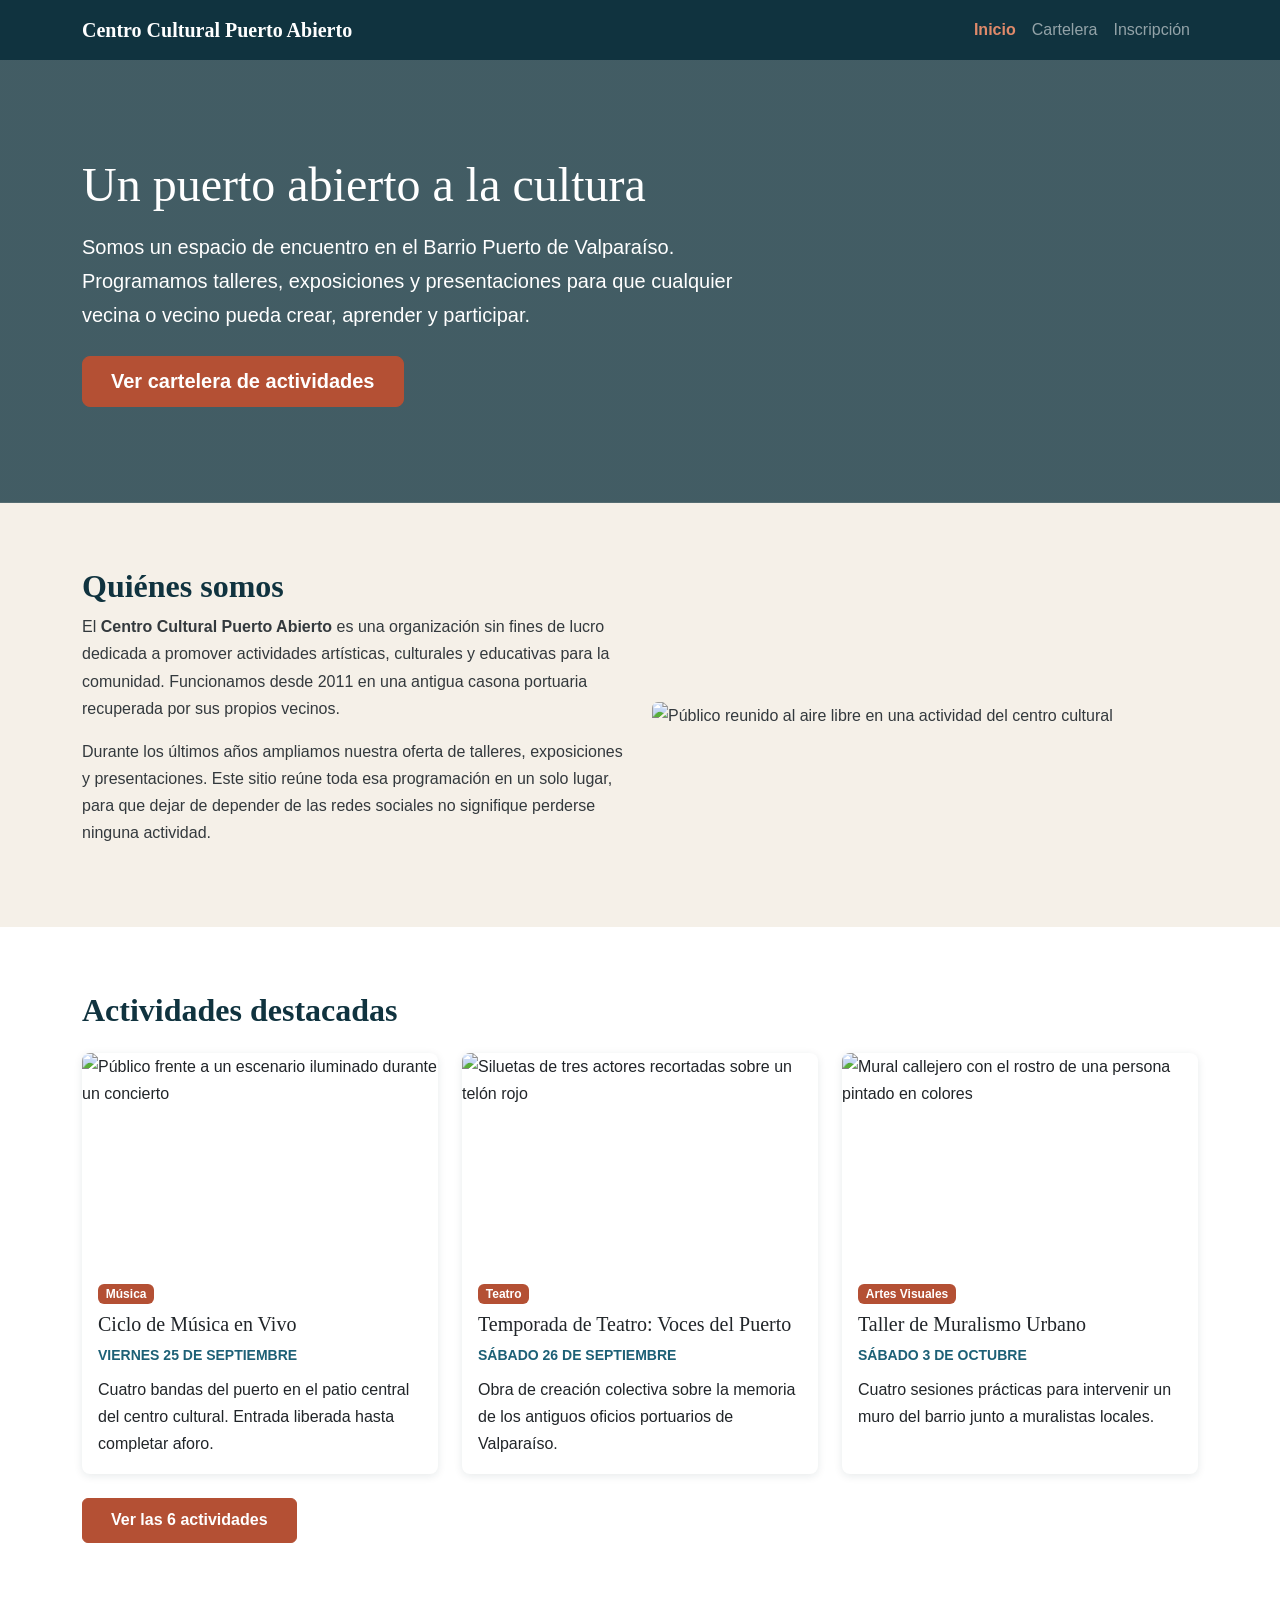
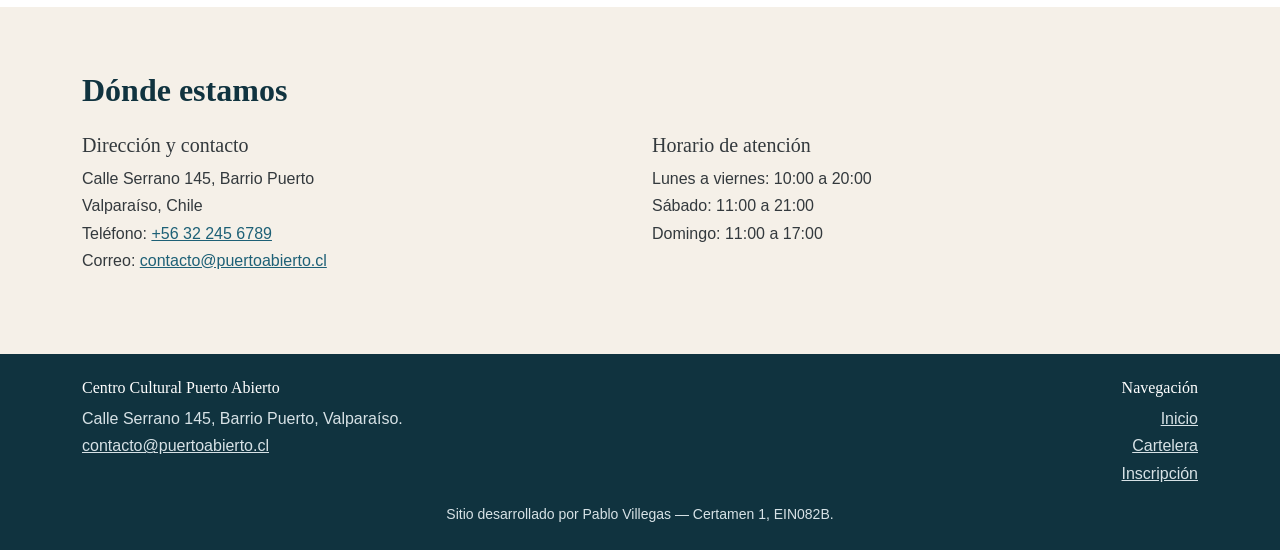
==== commit afcefff9: "Corregir acentuacion del texto y actualizar el README Se agregan las tildes y la letra ene faltantes" ====
--- a/index.html
+++ b/index.html
@@ -1,17 +1,10 @@
 <!DOCTYPE html>
-<!-- lang="es" declara el idioma del documento. Los lectores de pantalla lo
-     usan para elegir la pronunciacion correcta. -->
 <html lang="es">
 
 <head>
     <meta charset="UTF-8">
-    <!-- Esta etiqueta es la BASE del diseno responsivo: le dice al navegador
-         del celular que use el ancho real del dispositivo en lugar de simular
-         una pantalla de escritorio. Sin ella, Bootstrap no responde bien. -->
     <meta name="viewport" content="width=device-width, initial-scale=1.0">
 
-    <!-- ORDEN IMPORTANTE: primero Bootstrap y despues mi hoja de estilos.
-         Asi mis reglas pueden sobrescribir a las del framework. -->
     <link rel="stylesheet" href="css/bootstrap.css">
     <link rel="stylesheet" href="css/estilos.css">
 
@@ -20,52 +13,28 @@
 
 <body>
 
-    <!-- ==================================================================
-         ENCABEZADO Y NAVEGACION
-         El <header> es el encabezado del sitio y contiene el <nav>, que es
-         el elemento semantico para un bloque de enlaces de navegacion.
-         Este mismo bloque se repite identico en las tres paginas.
-         ================================================================== -->
     <header>
-        <!-- navbar            -> componente de navegacion de Bootstrap
-             navbar-expand-lg  -> el menu se muestra completo desde el breakpoint
-                                  lg (992px). Por debajo se COLAPSA en el boton
-                                  hamburguesa. Ese es el comportamiento
-                                  responsivo que pide el enunciado.
-             navbar-puerto     -> clase MIA, solo para el color de fondo.
-             data-bs-theme     -> le indica a Bootstrap 5.3 que este bloque va
-                                  sobre fondo oscuro, para que el texto y el
-                                  icono del boton se dibujen en claro. -->
         <nav class="navbar navbar-expand-lg navbar-puerto" data-bs-theme="dark">
             <div class="container">
 
                 <a class="navbar-brand" href="index.html">Centro Cultural Puerto Abierto</a>
 
-                <!-- Boton hamburguesa: solo se ve cuando el menu esta colapsado.
-                     data-bs-toggle y data-bs-target son los atributos que usa el
-                     JavaScript de Bootstrap para saber que div abrir y cerrar. -->
                 <button class="navbar-toggler" type="button" data-bs-toggle="collapse"
                     data-bs-target="#menuPrincipal" aria-controls="menuPrincipal"
-                    aria-expanded="false" aria-label="Abrir o cerrar el menu de navegacion">
+                    aria-expanded="false" aria-label="Abrir o cerrar el menú de navegación">
                     <span class="navbar-toggler-icon"></span>
                 </button>
 
-                <!-- El id de este div es el que apunta el boton de arriba -->
                 <div class="collapse navbar-collapse" id="menuPrincipal">
-                    <!-- ms-auto empuja el menu hacia la derecha en pantallas grandes.
-                         Uso <ul>/<li> porque el menu ES una lista de enlaces. -->
                     <ul class="navbar-nav ms-auto">
                         <li class="nav-item">
-                            <!-- active + aria-current marcan la pagina actual:
-                                 uno lo ve el usuario, el otro lo anuncia el
-                                 lector de pantalla. -->
                             <a class="nav-link active" aria-current="page" href="index.html">Inicio</a>
                         </li>
                         <li class="nav-item">
                             <a class="nav-link" href="cartelera.html">Cartelera</a>
                         </li>
                         <li class="nav-item">
-                            <a class="nav-link" href="inscripcion.html">Inscripcion</a>
+                            <a class="nav-link" href="inscripcion.html">Inscripción</a>
                         </li>
                     </ul>
                 </div>
@@ -74,36 +43,18 @@
         </nav>
     </header>
 
-
-    <!-- ==================================================================
-         CONTENIDO PRINCIPAL
-         <main> marca el contenido central y unico de la pagina. Va una sola
-         vez por documento y NO incluye el header ni el footer.
-         ================================================================== -->
     <main>
 
-        <!-- ==============================================================
-             SECCION 1: BIENVENIDA DESTACADA
-             Es la seccion "visualmente destacada" que pide el enunciado.
-             El fondo (foto + degradado oscuro) se define en estilos.css.
-             ============================================================== -->
         <section class="portada">
             <div class="container">
                 <div class="row">
-                    <!-- col-12   -> en celular ocupa las 12 columnas (todo el ancho)
-                         col-lg-8 -> desde 992px ocupa 8 de 12, para que el texto
-                                     no quede tan ancho y siga siendo legible. -->
                     <div class="col-12 col-lg-8">
-                        <!-- Unico h1 de la pagina: es el titulo mas importante -->
                         <h1 class="display-5 mb-3">Un puerto abierto a la cultura</h1>
                         <p class="lead mb-4">
-                            Somos un espacio de encuentro en el Barrio Puerto de Valparaiso.
+                            Somos un espacio de encuentro en el Barrio Puerto de Valparaíso.
                             Programamos talleres, exposiciones y presentaciones para que
                             cualquier vecina o vecino pueda crear, aprender y participar.
                         </p>
-                        <!-- LLAMADA A LA ACCION hacia la cartelera.
-                             Es un <a> con apariencia de boton: navega a otra
-                             pagina, por eso NO uso <button>. -->
                         <a href="cartelera.html" class="btn btn-puerto btn-lg">
                             Ver cartelera de actividades
                         </a>
@@ -112,80 +63,52 @@
             </div>
         </section>
 
-
-        <!-- ==============================================================
-             SECCION 2: QUIENES SOMOS (descripcion de la organizacion)
-             ============================================================== -->
         <section class="seccion" id="quienes-somos">
             <div class="container">
                 <div class="row align-items-center g-4">
 
-                    <!-- Columna de texto: ancho completo en celular, la mitad
-                         desde el breakpoint md (768px) hacia arriba. -->
-                    <div class="col-12 col-md-6">
-                        <h2>Quienes somos</h2>
+                    <div class="col-12 col-md-6">
+                        <h2>Quiénes somos</h2>
                         <p>
                             El <strong>Centro Cultural Puerto Abierto</strong> es una
-                            organizacion sin fines de lucro dedicada a promover
-                            actividades artisticas, culturales y educativas para la
+                            organización sin fines de lucro dedicada a promover
+                            actividades artísticas, culturales y educativas para la
                             comunidad. Funcionamos desde 2011 en una antigua casona
                             portuaria recuperada por sus propios vecinos.
                         </p>
                         <p>
-                            Durante los ultimos anos ampliamos nuestra oferta de
-                            talleres, exposiciones y presentaciones. Este sitio reune
-                            toda esa programacion en un solo lugar, para que dejar de
+                            Durante los últimos años ampliamos nuestra oferta de
+                            talleres, exposiciones y presentaciones. Este sitio reúne
+                            toda esa programación en un solo lugar, para que dejar de
                             depender de las redes sociales no signifique perderse
                             ninguna actividad.
                         </p>
                     </div>
 
-                    <!-- Columna de imagen.
-                         img-fluid es la clase de Bootstrap que hace la imagen
-                         responsiva: le aplica max-width:100% para que nunca se
-                         desborde de su columna y se achique junto con ella. -->
                     <div class="col-12 col-md-6">
                         <img src="https://images.unsplash.com/photo-1517457373958-b7bdd4587205?w=800&h=600&fit=crop"
                             class="img-fluid rounded"
-                            alt="Publico reunido al aire libre en una actividad del centro cultural">
-                    </div>
-
-                </div>
-            </div>
-        </section>
-
-
-        <!-- ==============================================================
-             SECCION 3: ACTIVIDADES DESTACADAS
-             Muestra 3 actividades. La cartelera completa esta en cartelera.html.
-             ============================================================== -->
+                            alt="Público reunido al aire libre en una actividad del centro cultural">
+                    </div>
+
+                </div>
+            </div>
+        </section>
+
         <section class="seccion bg-white" id="destacadas">
             <div class="container">
                 <h2 class="mb-4">Actividades destacadas</h2>
 
-                <!-- SISTEMA DE GRILLA DE BOOTSTRAP:
-                     row-cols-1    -> 1 tarjeta por fila en celular
-                     row-cols-md-3 -> 3 tarjetas por fila desde 768px
-                     g-4           -> "gutter": separacion entre columnas y filas
-                     Con row-cols no necesito poner col-* en cada hijo: la fila
-                     reparte el ancho sola. -->
                 <div class="row row-cols-1 row-cols-md-3 g-4">
 
-                    <!-- TARJETA 1 -->
                     <div class="col">
-                        <!-- h-100 hace que todas las tarjetas de la fila tengan
-                             la misma altura aunque su texto sea mas corto -->
                         <article class="card card-actividad h-100">
                             <img src="https://images.unsplash.com/photo-1514525253161-7a46d19cd819?w=600&h=400&fit=crop"
                                 class="card-img-top"
-                                alt="Publico frente a un escenario iluminado durante un concierto">
+                                alt="Público frente a un escenario iluminado durante un concierto">
                             <div class="card-body">
-                                <span class="badge badge-categoria mb-2">Musica</span>
-                                <h3 class="card-title h5">Ciclo de Musica en Vivo</h3>
-                                <!-- <time> es el elemento semantico para fechas.
-                                     El atributo datetime va en formato AAAA-MM-DD,
-                                     legible por maquinas; el texto visible queda
-                                     en el formato que lee una persona. -->
+                                <span class="badge badge-categoria mb-2">Música</span>
+                                <h3 class="card-title h5">Ciclo de Música en Vivo</h3>
                                 <p class="fecha-actividad mb-2">
                                     <time datetime="2026-09-25">Viernes 25 de septiembre</time>
                                 </p>
@@ -197,27 +120,25 @@
                         </article>
                     </div>
 
-                    <!-- TARJETA 2 -->
                     <div class="col">
                         <article class="card card-actividad h-100">
                             <img src="https://images.unsplash.com/photo-1503095396549-807759245b35?w=600&h=400&fit=crop"
                                 class="card-img-top"
-                                alt="Siluetas de tres actores recortadas sobre un telon rojo">
+                                alt="Siluetas de tres actores recortadas sobre un telón rojo">
                             <div class="card-body">
                                 <span class="badge badge-categoria mb-2">Teatro</span>
                                 <h3 class="card-title h5">Temporada de Teatro: Voces del Puerto</h3>
                                 <p class="fecha-actividad mb-2">
-                                    <time datetime="2026-09-26">Sabado 26 de septiembre</time>
+                                    <time datetime="2026-09-26">Sábado 26 de septiembre</time>
                                 </p>
                                 <p class="card-text">
-                                    Obra de creacion colectiva sobre la memoria de los
-                                    antiguos oficios portuarios de Valparaiso.
+                                    Obra de creación colectiva sobre la memoria de los
+                                    antiguos oficios portuarios de Valparaíso.
                                 </p>
                             </div>
                         </article>
                     </div>
 
-                    <!-- TARJETA 3 -->
                     <div class="col">
                         <article class="card card-actividad h-100">
                             <img src="https://images.unsplash.com/photo-1547891654-e66ed7ebb968?w=600&h=400&fit=crop"
@@ -227,10 +148,10 @@
                                 <span class="badge badge-categoria mb-2">Artes Visuales</span>
                                 <h3 class="card-title h5">Taller de Muralismo Urbano</h3>
                                 <p class="fecha-actividad mb-2">
-                                    <time datetime="2026-10-03">Sabado 3 de octubre</time>
+                                    <time datetime="2026-10-03">Sábado 3 de octubre</time>
                                 </p>
                                 <p class="card-text">
-                                    Cuatro sesiones practicas para intervenir un muro del
+                                    Cuatro sesiones prácticas para intervenir un muro del
                                     barrio junto a muralistas locales.
                                 </p>
                             </div>
@@ -239,45 +160,33 @@
 
                 </div>
 
-                <!-- Segundo acceso a la cartelera, para quien ya bajo hasta aca -->
                 <p class="mt-4 mb-0">
                     <a href="cartelera.html" class="btn btn-puerto">Ver las 6 actividades</a>
                 </p>
             </div>
         </section>
 
-
-        <!-- ==============================================================
-             SECCION 4: CONTACTO Y UBICACION
-             ============================================================== -->
         <section class="seccion" id="contacto">
             <div class="container">
-                <h2 class="mb-4">Donde estamos</h2>
+                <h2 class="mb-4">Dónde estamos</h2>
 
                 <div class="row g-4">
 
                     <div class="col-12 col-md-6">
-                        <h3 class="h5">Direccion y contacto</h3>
-                        <!-- <address> es el elemento semantico para los datos de
-                             contacto. El navegador lo muestra en cursiva por
-                             defecto, por eso le pongo fst-normal (font-style
-                             normal), una utilidad de Bootstrap. -->
+                        <h3 class="h5">Dirección y contacto</h3>
                         <address class="fst-normal">
                             Calle Serrano 145, Barrio Puerto<br>
-                            Valparaiso, Chile<br>
-                            <!-- href="tel:" permite llamar directo desde el celular -->
-                            Telefono: <a href="tel:+56322456789">+56 32 245 6789</a><br>
-                            <!-- href="mailto:" abre el cliente de correo -->
+                            Valparaíso, Chile<br>
+                            Teléfono: <a href="tel:+56322456789">+56 32 245 6789</a><br>
                             Correo: <a href="mailto:contacto@puertoabierto.cl">contacto@puertoabierto.cl</a>
                         </address>
                     </div>
 
                     <div class="col-12 col-md-6">
-                        <h3 class="h5">Horario de atencion</h3>
-                        <!-- list-unstyled quita las vinetas por defecto de la lista -->
+                        <h3 class="h5">Horario de atención</h3>
                         <ul class="list-unstyled">
                             <li>Lunes a viernes: 10:00 a 20:00</li>
-                            <li>Sabado: 11:00 a 21:00</li>
+                            <li>Sábado: 11:00 a 21:00</li>
                             <li>Domingo: 11:00 a 17:00</li>
                         </ul>
                     </div>
@@ -288,11 +197,6 @@
 
     </main>
 
-
-    <!-- ==================================================================
-         PIE DE PAGINA
-         Se repite igual en las tres paginas.
-         ================================================================== -->
     <footer class="pie-pagina py-4">
         <div class="container">
             <div class="row g-4">
@@ -300,17 +204,17 @@
                 <div class="col-12 col-md-6">
                     <h2 class="h6">Centro Cultural Puerto Abierto</h2>
                     <p class="mb-0">
-                        Calle Serrano 145, Barrio Puerto, Valparaiso.<br>
+                        Calle Serrano 145, Barrio Puerto, Valparaíso.<br>
                         <a href="mailto:contacto@puertoabierto.cl">contacto@puertoabierto.cl</a>
                     </p>
                 </div>
 
                 <div class="col-12 col-md-6 text-md-end">
-                    <h3 class="h6">Navegacion</h3>
+                    <h3 class="h6">Navegación</h3>
                     <ul class="list-unstyled mb-0">
                         <li><a href="index.html">Inicio</a></li>
                         <li><a href="cartelera.html">Cartelera</a></li>
-                        <li><a href="inscripcion.html">Inscripcion</a></li>
+                        <li><a href="inscripcion.html">Inscripción</a></li>
                     </ul>
                 </div>
 
@@ -322,12 +226,6 @@
         </div>
     </footer>
 
-
-    <!-- JAVASCRIPT DE BOOTSTRAP
-         Va al final del <body> para que el navegador dibuje primero el
-         contenido y recien despues descargue el script.
-         Uso el archivo LOCAL (y no el CDN) para que el menu hamburguesa
-         funcione aunque el dia de la presentacion no haya internet. -->
     <script src="js/bootstrap.bundle.min.js"></script>
 
 </body>
--- a/css/estilos.css
+++ b/css/estilos.css
@@ -1,67 +1,30 @@
-/* ==========================================================================
-   Centro Cultural Puerto Abierto - Hoja de estilos propia
-   --------------------------------------------------------------------------
-   Este archivo se carga DESPUES de bootstrap.css en todas las paginas.
-   Por eso sus reglas pueden sobrescribir a las de Bootstrap: cuando dos
-   reglas tienen la misma especificidad, gana la que se declara al final.
-   ========================================================================== */
-
-
-/* --------------------------------------------------------------------------
-   1. VARIABLES DE COLOR Y TIPOGRAFIA
-   --------------------------------------------------------------------------
-   Las variables CSS se declaran en :root, que representa al elemento <html>.
-   Al estar en la raiz quedan disponibles para todo el documento y se usan
-   con var(--nombre).
-   Ventaja: si quiero cambiar la identidad visual del sitio completo, edito
-   estos valores en un solo lugar y no regla por regla.
-   -------------------------------------------------------------------------- */
 :root {
-    --azul-puerto: #10333f;   /* color principal: navbar, footer, titulos */
-    --azul-medio: #1d6076;    /* color secundario: enlaces, fechas */
-    --arena: #f5f0e8;         /* fondo general, evita el blanco puro */
-    --gris-texto: #33393d;    /* color de texto, mas suave que el negro puro */
-
-    /* ACENTO EN TRES TONOS, elegidos por CONTRASTE y no solo por gusto.
-       La norma de accesibilidad WCAG exige una relacion de contraste minima
-       de 4.5:1 entre el texto y su fondo para que sea legible.
-       Por eso el mismo acento necesita dos versiones distintas:
-         --terracota       sobre fondo CLARO (texto blanco encima)  -> 5.08:1
-         --terracota-claro sobre fondo OSCURO (la navbar azul)      -> 5.11:1
-       Un solo tono no sirve para ambos casos: el que contrasta bien sobre
-       blanco queda demasiado oscuro sobre el azul de la navbar. */
-    --terracota: #b45034;         /* botones y badges: texto blanco encima */
-    --terracota-oscuro: #9e4426;  /* mismo acento, para el estado hover */
-    --terracota-claro: #e08a6a;   /* acento sobre fondos oscuros (navbar) */
-
-    /* Tipografia: se define una vez y se hereda al resto del sitio */
+    --azul-puerto: #10333f;
+    --azul-medio: #1d6076;
+    --arena: #f5f0e8;
+    --gris-texto: #33393d;
+
+    --terracota: #b45034;
+    --terracota-oscuro: #9e4426;
+    --terracota-claro: #e08a6a;
+
     --fuente-titulos: Georgia, "Times New Roman", serif;
     --fuente-texto: "Segoe UI", "Helvetica Neue", Arial, sans-serif;
 }
-
-
-/* --------------------------------------------------------------------------
-   2. ESTILOS GENERALES DEL DOCUMENTO
-   -------------------------------------------------------------------------- */
 
 body {
     font-family: var(--fuente-texto);
     color: var(--gris-texto);
     background-color: var(--arena);
-    /* line-height sin unidad: se multiplica por el tamano de fuente de cada
-       elemento, asi cada uno recibe un interlineado proporcional al suyo. */
     line-height: 1.7;
 }
 
-/* Los titulos usan la fuente serif para dar caracter "cultural" y para
-   diferenciarse del texto corrido. */
 h1, h2, h3, h4, h5, h6 {
     font-family: var(--fuente-titulos);
     color: var(--azul-puerto);
     font-weight: 700;
 }
 
-/* Enlaces del contenido (los de la navbar se estilizan aparte) */
 a {
     color: var(--azul-medio);
 }
@@ -70,27 +33,14 @@
     color: var(--azul-puerto);
 }
 
-/* Clase propia para separar de forma pareja todas las secciones del sitio.
-   La uso en lugar de repetir padding en cada seccion, asi el espaciado
-   vertical queda consistente en las tres paginas. */
 .seccion {
     padding-top: 4rem;
     padding-bottom: 4rem;
 }
 
-/* Utilidad de color propia, nombrada con el mismo criterio que usa
-   Bootstrap (bg-*) para que el codigo se lea parejo. */
 .bg-puerto {
     background-color: var(--azul-puerto);
 }
-
-
-/* --------------------------------------------------------------------------
-   3. BARRA DE NAVEGACION
-   --------------------------------------------------------------------------
-   El componente navbar lo aporta Bootstrap (navbar navbar-expand-lg).
-   Aca solo personalizo colores y el estado activo.
-   -------------------------------------------------------------------------- */
 
 .navbar-puerto {
     background-color: var(--azul-puerto);
@@ -101,96 +51,60 @@
     font-weight: 700;
 }
 
-/* La pagina en la que estoy parado se marca con el color de acento.
-   La clase .active la pone Bootstrap; aca solo le doy mi propio color.
-   Uso !important porque la regla de color de Bootstrap para .nav-link es
-   mas especifica que esta y de otro modo ganaria ella. */
 .navbar-puerto .nav-link.active {
-    /* Version clara del acento: va sobre el azul oscuro de la navbar */
     color: var(--terracota-claro) !important;
     font-weight: 600;
 }
 
-/* Foco visible al navegar con la tecla Tab (accesibilidad):
-   quien no usa mouse necesita ver donde esta parado. */
 .navbar-puerto .nav-link:focus-visible {
     outline: 2px solid var(--terracota-claro);
     outline-offset: 3px;
 }
 
-
-/* --------------------------------------------------------------------------
-   4. PORTADA / SECCION DE BIENVENIDA (solo en index.html)
-   -------------------------------------------------------------------------- */
-
 .portada {
-    /* Dos capas de fondo separadas por coma: la primera (el degradado) se
-       dibuja ENCIMA de la segunda (la foto). El degradado oscurece la imagen
-       para que el texto blanco tenga contraste suficiente y se pueda leer. */
     background-image:
         linear-gradient(rgba(16, 51, 63, 0.78), rgba(16, 51, 63, 0.78)),
         url("https://images.unsplash.com/photo-1499364615650-ec38552f4f34?w=1600&h=900&fit=crop");
-    background-size: cover;      /* la imagen cubre todo el area sin deformarse */
+    background-size: cover;
     background-position: center;
     color: #ffffff;
     padding-top: 6rem;
     padding-bottom: 6rem;
 }
 
-/* Los titulos heredan el color azul de la regla general h1..h6, asi que
-   dentro de la portada hay que devolverlos a blanco. */
 .portada h1 {
     color: #ffffff;
 }
 
 .portada .lead {
-    /* max-width en "ch" limita el ancho a unos 60 caracteres. Las lineas de
-       texto muy largas cansan la vista y cuestan de seguir. */
     max-width: 60ch;
 }
-
-
-/* --------------------------------------------------------------------------
-   5. TARJETAS DE ACTIVIDADES
-   --------------------------------------------------------------------------
-   La estructura .card la aporta Bootstrap. Aca agrego el comportamiento
-   visual propio: elevacion al pasar el mouse e imagenes de altura pareja.
-   -------------------------------------------------------------------------- */
 
 .card-actividad {
     border: none;
     border-radius: 0.5rem;
-    overflow: hidden;                 /* recorta la imagen a las esquinas redondeadas */
+    overflow: hidden;
     box-shadow: 0 2px 8px rgba(16, 51, 63, 0.10);
     transition: transform 0.25s, box-shadow 0.25s;
 }
 
 .card-actividad:hover {
-    transform: translateY(-6px);      /* la tarjeta "sube" 6px */
+    transform: translateY(-6px);
     box-shadow: 0 12px 24px rgba(16, 51, 63, 0.18);
 }
 
-/* PROBLEMA QUE RESUELVE ESTA REGLA:
-   las fotos vienen con proporciones distintas, asi que las tarjetas quedaban
-   de alturas desparejas dentro de la misma fila.
-   Solucion: fijo la altura y uso object-fit: cover, que recorta el sobrante
-   en lugar de deformar la imagen (que es lo que pasaria fijando solo el alto). */
 .card-actividad img {
     height: 210px;
     object-fit: cover;
     width: 100%;
 }
 
-/* La categoria de cada actividad usa el componente badge de Bootstrap,
-   pero con el color de acento del sitio. */
 .badge-categoria {
     background-color: var(--terracota);
     color: #ffffff;
     font-weight: 600;
 }
 
-/* Fecha de la actividad: texto chico y en mayusculas para diferenciarlo
-   de la descripcion */
 .fecha-actividad {
     font-size: 0.875rem;
     text-transform: uppercase;
@@ -198,15 +112,6 @@
     font-weight: 600;
 }
 
-
-/* --------------------------------------------------------------------------
-   6. BOTONES
-   --------------------------------------------------------------------------
-   Bootstrap trae .btn con todo el comportamiento (padding, bordes, foco).
-   Creo una variante propia .btn-puerto siguiendo su misma convencion de
-   nombres, para no perder ese comportamiento y solo cambiar el color.
-   -------------------------------------------------------------------------- */
-
 .btn-puerto {
     background-color: var(--terracota);
     border-color: var(--terracota);
@@ -221,11 +126,6 @@
     border-color: var(--terracota-oscuro);
     color: #ffffff;
 }
-
-
-/* --------------------------------------------------------------------------
-   7. FORMULARIO DE INSCRIPCION
-   -------------------------------------------------------------------------- */
 
 .caja-formulario {
     background-color: #ffffff;
@@ -234,8 +134,6 @@
     padding: 2.5rem;
 }
 
-/* Agrupacion de campos con fieldset. Le saco el borde por defecto del
-   navegador porque el diseno ya separa los grupos con espaciado. */
 .caja-formulario fieldset {
     border: none;
     padding: 0;
@@ -257,19 +155,12 @@
     color: var(--azul-puerto);
 }
 
-/* Color del borde y del halo cuando el campo esta enfocado.
-   Sin esto Bootstrap usaria su azul por defecto, que no combina con la paleta. */
 .caja-formulario .form-control:focus,
 .caja-formulario .form-select:focus {
     border-color: var(--azul-medio);
     box-shadow: 0 0 0 0.2rem rgba(29, 96, 118, 0.20);
 }
 
-
-/* --------------------------------------------------------------------------
-   8. PIE DE PAGINA
-   -------------------------------------------------------------------------- */
-
 .pie-pagina {
     background-color: var(--azul-puerto);
     color: #d7e2e6;
@@ -288,64 +179,34 @@
     color: var(--terracota-claro);
 }
 
-
-/* --------------------------------------------------------------------------
-   9. AJUSTES RESPONSIVOS PROPIOS
-   --------------------------------------------------------------------------
-   Bootstrap ya resuelve la mayor parte de la responsividad con su grilla y
-   sus breakpoints. Estas media queries son ajustes puntuales MIOS, para los
-   elementos que estilice yo y que la grilla no cubre.
-
-   Uso max-width porque estoy corrigiendo hacia abajo: parto del diseno de
-   escritorio y achico valores para pantallas mas chicas.
-   -------------------------------------------------------------------------- */
-
-/* Hasta 768px de ancho (tablets y celulares) */
 @media (max-width: 768px) {
 
-    /* En el celular la portada ocupaba demasiado alto y obligaba a hacer
-       scroll para llegar al contenido. Reduzco el espaciado vertical. */
     .portada {
         padding-top: 3.5rem;
         padding-bottom: 3.5rem;
     }
 
-    /* Menos aire entre secciones para no alargar tanto la pagina */
     .seccion {
         padding-top: 2.5rem;
         padding-bottom: 2.5rem;
     }
 
-    /* La caja del formulario tenia mucho padding y dejaba los campos muy
-       angostos en pantallas chicas */
     .caja-formulario {
         padding: 1.5rem;
     }
 }
 
-/* Hasta 576px (celulares) */
 @media (max-width: 576px) {
 
-    /* PROBLEMA QUE RESUELVE ESTA REGLA:
-       en pantallas de 320px (los celulares mas angostos) el nombre
-       "Centro Cultural Puerto Abierto" medía 334px y empujaba la pagina
-       hacia el costado, apareciendo una barra de scroll horizontal.
-       La causa es que Bootstrap le aplica white-space: nowrap a
-       .navbar-brand, asi que el texto no podia cortarse en dos lineas.
-       Solucion: le devuelvo el salto de linea y achico un poco la letra. */
     .navbar-puerto .navbar-brand {
         white-space: normal;
         font-size: 1.05rem;
     }
 
-    /* El efecto de elevacion al pasar el mouse no aporta en pantallas
-       tactiles, donde no existe el estado hover. Lo desactivo. */
     .card-actividad:hover {
         transform: none;
     }
 
-    /* Imagenes de tarjeta un poco mas bajas: en una sola columna la foto
-       ocupaba demasiado espacio antes de mostrar el texto. */
     .card-actividad img {
         height: 180px;
     }
